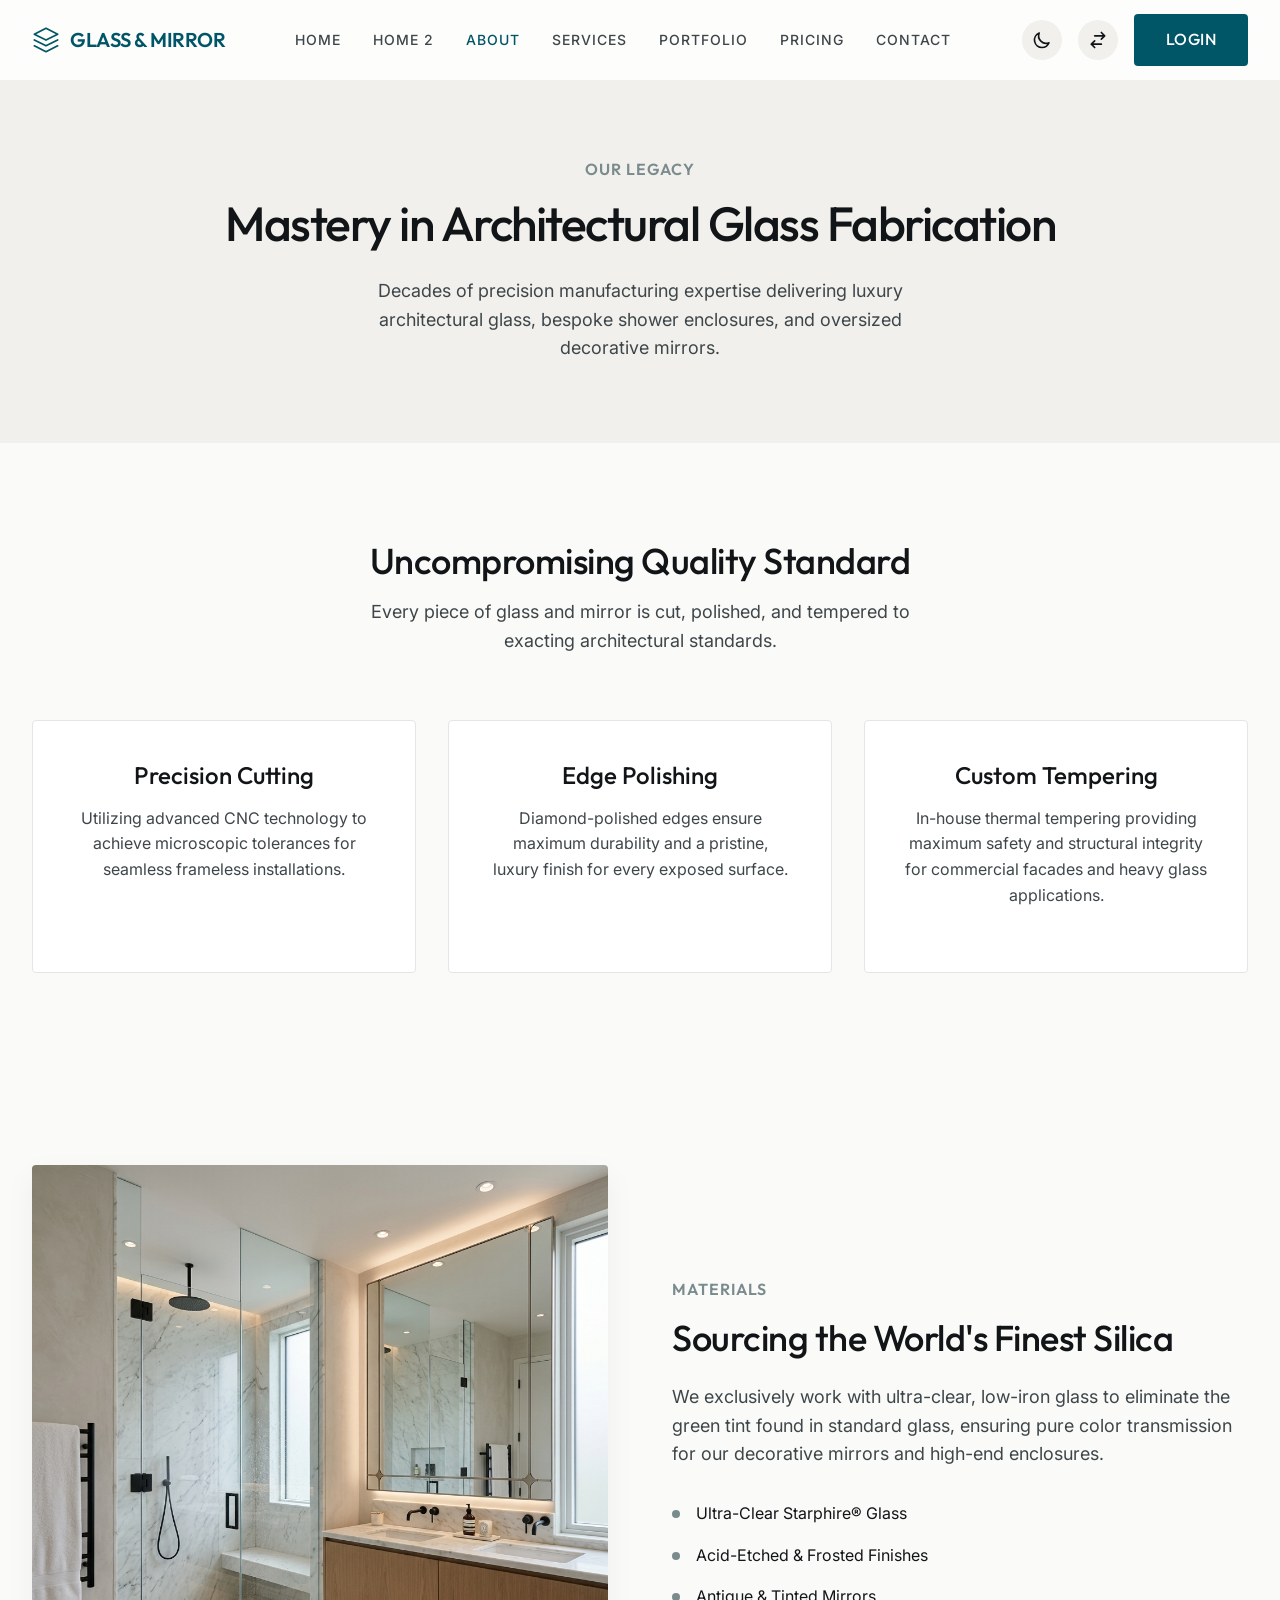
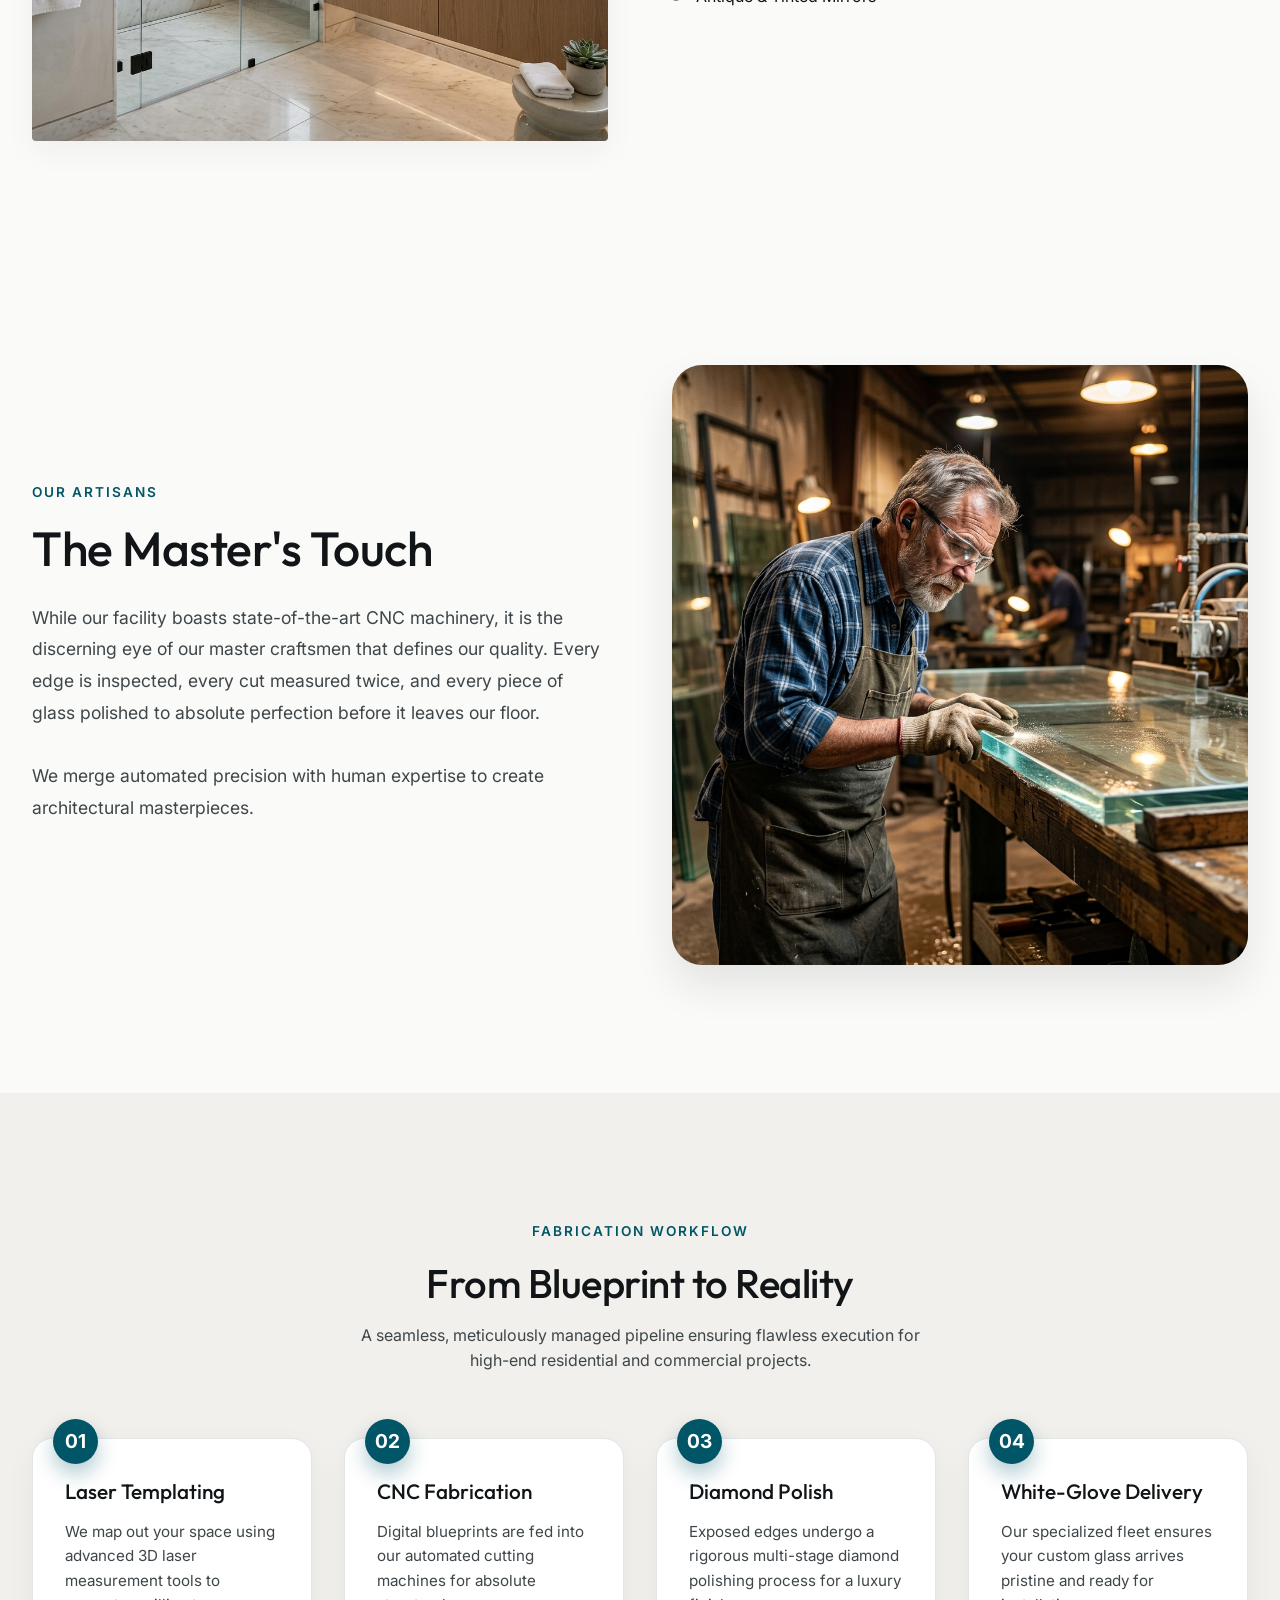
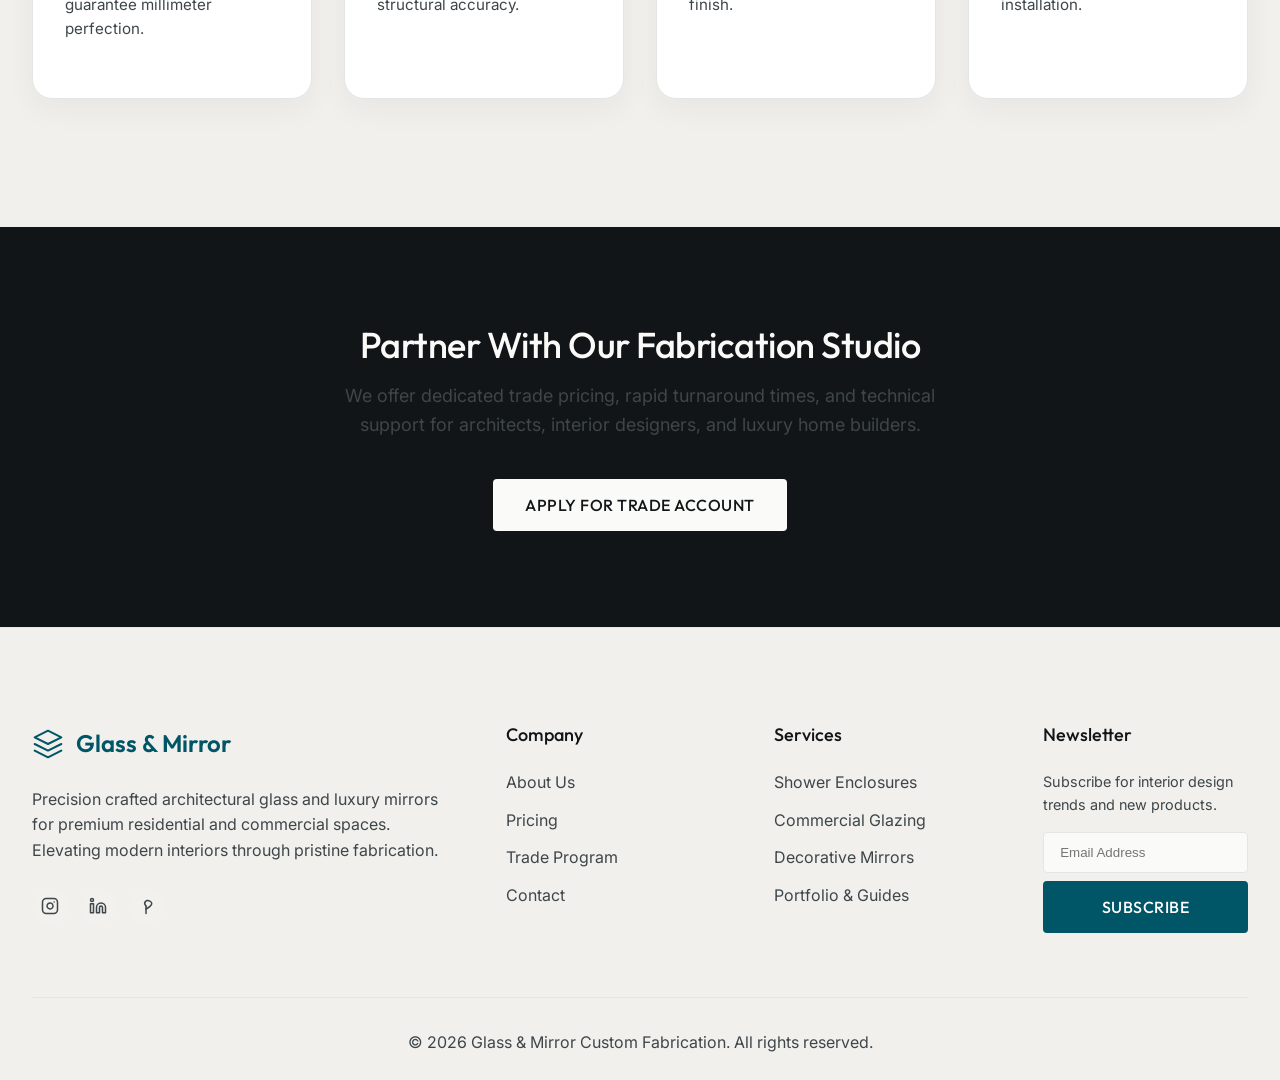
==== about.html @ 9cc89931 "Initial commit with responsive bug fixes" ====
<!DOCTYPE html>
<html lang="en" dir="ltr">
<head>
    <meta charset="UTF-8">
    <meta name="viewport" content="width=device-width, initial-scale=1.0">
    <title>About Us | Glass & Mirror Custom Fabrication</title>
    <link href="https://fonts.googleapis.com/css2?family=Inter:wght@400;500&family=Outfit:wght@400;500;600&display=swap" rel="stylesheet">
    <link rel="stylesheet" href="assets/css/style.css">
    <link rel="stylesheet" href="assets/css/dark-mode.css">
    <link rel="stylesheet" href="assets/css/rtl.css">
    <link rel="icon" type="image/svg+xml" href="assets/images/favicon.svg">
</head>
<body>
    <!-- Navbar -->
    <nav class="navbar">
        <div class="container flex-between">
            <a href="index.html" class="brand" style="display: flex; align-items: center;">
                <svg width="28" height="28" viewBox="0 0 24 24" fill="none" stroke="currentColor" stroke-width="1.5" stroke-linecap="round" stroke-linejoin="round" style="margin-right: 10px;">
                    <polygon points="12 2 2 7 12 12 22 7 12 2"></polygon>
                    <polyline points="2 17 12 22 22 17"></polyline>
                    <polyline points="2 12 12 17 22 12"></polyline>
                </svg>
                Glass & Mirror
            </a>
            <ul class="nav-links">
                <li><a href="index.html" class="nav-link">Home</a></li>
                <li><a href="home-2.html" class="nav-link">Home 2</a></li>
                <li><a href="about.html" class="nav-link active">About</a></li>
                <li><a href="services.html" class="nav-link">Services</a></li>
                <li><a href="portfolio.html" class="nav-link">Portfolio</a></li>
                <li><a href="pricing.html" class="nav-link">Pricing</a></li>
                <li><a href="contact.html" class="nav-link">Contact</a></li>
            </ul>
            <div class="nav-actions">
                <a href="login.html" class="btn btn-primary">Login</a>
                <button id="darkModeToggle" class="icon-btn" aria-label="Toggle Dark Mode">
                    <svg width="20" height="20" fill="none" stroke="currentColor" viewBox="0 0 24 24" xmlns="http://www.w3.org/2000/svg"><path stroke-linecap="round" stroke-linejoin="round" stroke-width="2" d="M20.354 15.354A9 9 0 018.646 3.646 9.003 9.003 0 0012 21a9.003 9.003 0 008.354-5.646z"></path></svg>
                </button>
                <button id="rtlToggle" class="icon-btn" aria-label="Toggle RTL">
                    <svg width="20" height="20" fill="none" stroke="currentColor" viewBox="0 0 24 24" xmlns="http://www.w3.org/2000/svg"><path stroke-linecap="round" stroke-linejoin="round" stroke-width="2" d="M8 7h12m0 0l-4-4m4 4l-4 4m0 6H4m0 0l4 4m-4-4l4-4"></path></svg>
                </button>
                <button class="mobile-menu-btn icon-btn" aria-label="Menu">
                    <svg width="24" height="24" fill="none" stroke="currentColor" viewBox="0 0 24 24" xmlns="http://www.w3.org/2000/svg"><path stroke-linecap="round" stroke-linejoin="round" stroke-width="2" d="M4 6h16M4 12h16M4 18h16"></path></svg>
                </button>
            </div>
        </div>
    </nav>

    <!-- Section 1: Hero -->
    <section class="section section-bg" style="padding-top: 160px; padding-bottom: 80px; text-align: center;">
        <div class="container reveal">
            <h6 style="color: var(--accent-primary); margin-bottom: 1rem;">Our Legacy</h6>
            <h1 class="hero-title" style="font-size: 48px;">Mastery in Architectural Glass Fabrication</h1>
            <p class="hero-subtitle" style="max-width: 600px; margin: 0 auto;">Decades of precision manufacturing expertise delivering luxury architectural glass, bespoke shower enclosures, and oversized decorative mirrors.</p>
        </div>
    </section>

    <!-- Section 2: Core Expertise (Grid) -->
    <section class="section">
        <div class="container">
            <div class="text-center reveal" style="margin-bottom: 4rem;">
                <h2>Uncompromising Quality Standard</h2>
                <p class="text-large" style="max-width: 600px; margin: 0 auto;">Every piece of glass and mirror is cut, polished, and tempered to exacting architectural standards.</p>
            </div>
            <div class="grid grid-3 reveal">
                <div class="card" style="text-align: center;">
                    <div class="card-body">
                        <h4 class="card-title">Precision Cutting</h4>
                        <p class="card-text">Utilizing advanced CNC technology to achieve microscopic tolerances for seamless frameless installations.</p>
                    </div>
                </div>
                <div class="card" style="text-align: center;">
                    <div class="card-body">
                        <h4 class="card-title">Edge Polishing</h4>
                        <p class="card-text">Diamond-polished edges ensure maximum durability and a pristine, luxury finish for every exposed surface.</p>
                    </div>
                </div>
                <div class="card" style="text-align: center;">
                    <div class="card-body">
                        <h4 class="card-title">Custom Tempering</h4>
                        <p class="card-text">In-house thermal tempering providing maximum safety and structural integrity for commercial facades and heavy glass applications.</p>
                    </div>
                </div>
            </div>
        </div>
    </section>

    <!-- Section 3: Material Showcase (Offset Layout) -->
    <section class="section">
        <div class="container">
            <div class="grid grid-2 align-center reveal" style="gap: 4rem;">
                <div style="flex: 1;">
                    <img src="assets/images/hero_glass_bathroom.png" alt="Shower Enclosure" style="border-radius: 4px; box-shadow: var(--shadow-soft);">
                </div>
                <div style="flex: 1; padding: 2rem 0;">
                    <h6>Materials</h6>
                    <h2 style="margin-bottom: 1.5rem;">Sourcing the World's Finest Silica</h2>
                    <p class="text-large">We exclusively work with ultra-clear, low-iron glass to eliminate the green tint found in standard glass, ensuring pure color transmission for our decorative mirrors and high-end enclosures.</p>
                    <ul style="list-style: none; margin-top: 2rem;">
                        <li style="margin-bottom: 1rem; display: flex; align-items: center; gap: 1rem;">
                            <span style="display: block; width: 8px; height: 8px; border-radius: 50%; background: var(--accent-primary);"></span>
                            Ultra-Clear Starphire® Glass
                        </li>
                        <li style="margin-bottom: 1rem; display: flex; align-items: center; gap: 1rem;">
                            <span style="display: block; width: 8px; height: 8px; border-radius: 50%; background: var(--accent-primary);"></span>
                            Acid-Etched & Frosted Finishes
                        </li>
                        <li style="margin-bottom: 1rem; display: flex; align-items: center; gap: 1rem;">
                            <span style="display: block; width: 8px; height: 8px; border-radius: 50%; background: var(--accent-primary);"></span>
                            Antique & Tinted Mirrors
                        </li>
                    </ul>
                </div>
            </div>
        </div>
    </section>

    <!-- New Section 1: The Artisan's Touch -->
    <section class="sec-artisan">
        <div class="container">
            <div class="artisan-grid">
                <div class="artisan-content reveal reveal-left">
                    <span class="eyebrow" style="color: var(--accent-premium); letter-spacing: 2px; text-transform: uppercase; font-weight: 600; font-size: 0.85rem; margin-bottom: 1rem; display: block;">Our Artisans</span>
                    <h2 style="font-size: 3rem; margin-bottom: 1.5rem; color: var(--text-primary); line-height: 1.2;">The Master's Touch</h2>
                    <p style="color: var(--text-secondary); margin-bottom: 2rem; line-height: 1.8; font-size: 1.1rem;">While our facility boasts state-of-the-art CNC machinery, it is the discerning eye of our master craftsmen that defines our quality. Every edge is inspected, every cut measured twice, and every piece of glass polished to absolute perfection before it leaves our floor.</p>
                    <p style="color: var(--text-secondary); line-height: 1.8; font-size: 1.1rem;">We merge automated precision with human expertise to create architectural masterpieces.</p>
                </div>
                <div class="artisan-image-wrapper reveal reveal-right">
                    <img src="assets/images/glass_artisan.png" alt="Master Glass Artisan Inspecting Polished Edge">
                </div>
            </div>
        </div>
    </section>

    <!-- New Section 2: The Blueprint Process -->
    <section class="sec-process">
        <div class="container">
            <div class="text-center reveal" style="margin-bottom: 3rem;">
                <span class="eyebrow" style="color: var(--accent-premium); letter-spacing: 2px; text-transform: uppercase; font-weight: 600; font-size: 0.85rem; margin-bottom: 1rem; display: block;">Fabrication Workflow</span>
                <h2 style="font-size: 2.5rem; color: var(--text-primary);">From Blueprint to Reality</h2>
                <p style="max-width: 600px; margin: 0 auto; color: var(--text-secondary);">A seamless, meticulously managed pipeline ensuring flawless execution for high-end residential and commercial projects.</p>
            </div>
            
            <div class="process-grid reveal reveal-up">
                <div class="process-step">
                    <div class="step-number">01</div>
                    <h3 style="font-size: 1.3rem; margin-bottom: 1rem; color: var(--text-primary);">Laser Templating</h3>
                    <p style="color: var(--text-secondary); font-size: 0.95rem; line-height: 1.6;">We map out your space using advanced 3D laser measurement tools to guarantee millimeter perfection.</p>
                </div>
                <div class="process-step" style="transition-delay: 0.1s;">
                    <div class="step-number">02</div>
                    <h3 style="font-size: 1.3rem; margin-bottom: 1rem; color: var(--text-primary);">CNC Fabrication</h3>
                    <p style="color: var(--text-secondary); font-size: 0.95rem; line-height: 1.6;">Digital blueprints are fed into our automated cutting machines for absolute structural accuracy.</p>
                </div>
                <div class="process-step" style="transition-delay: 0.2s;">
                    <div class="step-number">03</div>
                    <h3 style="font-size: 1.3rem; margin-bottom: 1rem; color: var(--text-primary);">Diamond Polish</h3>
                    <p style="color: var(--text-secondary); font-size: 0.95rem; line-height: 1.6;">Exposed edges undergo a rigorous multi-stage diamond polishing process for a luxury finish.</p>
                </div>
                <div class="process-step" style="transition-delay: 0.3s;">
                    <div class="step-number">04</div>
                    <h3 style="font-size: 1.3rem; margin-bottom: 1rem; color: var(--text-primary);">White-Glove Delivery</h3>
                    <p style="color: var(--text-secondary); font-size: 0.95rem; line-height: 1.6;">Our specialized fleet ensures your custom glass arrives pristine and ready for installation.</p>
                </div>
            </div>
        </div>
    </section>

    <!-- Section 4: Trade Banner -->
    <section class="section section-bg" style="background-color: var(--text-primary); color: var(--bg-primary);">
        <div class="container text-center reveal">
            <h2 style="color: var(--bg-primary);">Partner With Our Fabrication Studio</h2>
            <p class="text-large" style="color: var(--text-secondary); max-width: 600px; margin: 0 auto 2.5rem;">We offer dedicated trade pricing, rapid turnaround times, and technical support for architects, interior designers, and luxury home builders.</p>
            <a href="contact.html" class="btn btn-primary" style="background-color: var(--bg-primary); color: var(--text-primary);">Apply for Trade Account</a>
        </div>
    </section>

    <!-- Footer -->
    <footer class="footer">
        <div class="container">
            <div class="footer-grid">
                <div>
                    <a href="index.html" class="footer-brand" style="display: flex; align-items: center;">
                        <svg width="32" height="32" viewBox="0 0 24 24" fill="none" stroke="currentColor" stroke-width="1.5" stroke-linecap="round" stroke-linejoin="round" style="margin-right: 12px;">
                            <polygon points="12 2 2 7 12 12 22 7 12 2"></polygon>
                            <polyline points="2 17 12 22 22 17"></polyline>
                            <polyline points="2 12 12 17 22 12"></polyline>
                        </svg>
                        Glass & Mirror
                    </a>
                    <p>Precision crafted architectural glass and luxury mirrors for premium residential and commercial spaces. Elevating modern interiors through pristine fabrication.</p>
                    <div class="footer-socials" style="margin-top: 1.5rem; display: flex; gap: 0.75rem;">
                        <a href="#" class="social-icon" aria-label="Instagram">
                            <svg width="18" height="18" fill="none" stroke="currentColor" stroke-width="2" stroke-linecap="round" stroke-linejoin="round" viewBox="0 0 24 24"><rect x="2" y="2" width="20" height="20" rx="5" ry="5"></rect><path d="M16 11.37A4 4 0 1112.63 8 4 4 0 0116 11.37z"></path><line x1="17.5" y1="6.5" x2="17.51" y2="6.5"></line></svg>
                        </a>
                        <a href="#" class="social-icon" aria-label="LinkedIn">
                            <svg width="18" height="18" fill="none" stroke="currentColor" stroke-width="2" stroke-linecap="round" stroke-linejoin="round" viewBox="0 0 24 24"><path d="M16 8a6 6 0 016 6v7h-4v-7a2 2 0 00-2-2 2 2 0 00-2 2v7h-4v-7a6 6 0 016-6z"></path><rect x="2" y="9" width="4" height="12"></rect><circle cx="4" cy="4" r="2"></circle></svg>
                        </a>
                        <a href="#" class="social-icon" aria-label="Pinterest">
                            <svg width="18" height="18" fill="none" stroke="currentColor" stroke-width="2" stroke-linecap="round" stroke-linejoin="round" viewBox="0 0 24 24"><line x1="12" y1="12" x2="12" y2="22"></line><path d="M12 12c-4-4 0-10 6-6s-6 10-6 10"></path></svg>
                        </a>
                    </div>
                </div>
                <div>
                    <h5 class="footer-title">Company</h5>
                    <ul class="footer-links">
                        <li><a href="about.html">About Us</a></li>
                        <li><a href="pricing.html">Pricing</a></li>
                        <li><a href="#">Trade Program</a></li>
                        <li><a href="contact.html">Contact</a></li>
                    </ul>
                </div>
                <div>
                    <h5 class="footer-title">Services</h5>
                    <ul class="footer-links">
                        <li><a href="services.html">Shower Enclosures</a></li>
                        <li><a href="services.html">Commercial Glazing</a></li>
                        <li><a href="services.html">Decorative Mirrors</a></li>
                        <li><a href="portfolio.html">Portfolio & Guides</a></li>
                    </ul>
                </div>
                <div>
                    <h5 class="footer-title">Newsletter</h5>
                    <p style="margin-bottom: 1rem; color: var(--text-secondary); font-size: 0.9rem;">Subscribe for interior design trends and new products.</p>
                    <form class="newsletter-form" style="display: flex; gap: 0.5rem; flex-direction: column;">
                        <input type="email" placeholder="Email Address" required style="padding: 0.75rem 1rem; border-radius: 4px; border: 1px solid var(--border-color); background: var(--bg-primary); color: var(--text-primary); width: 100%; outline: none; transition: 0.3s;">
                        <button type="submit" class="btn btn-primary" style="padding: 0.75rem 1rem; width: 100%; justify-content: center;">Subscribe</button>
                    </form>
                </div>
            </div>
            <div class="footer-bottom">
                <p>&copy; 2026 Glass & Mirror Custom Fabrication. All rights reserved.</p>
            </div>
        </div>
    </footer>

    <!-- Back to Top -->
    <button id="backToTop" class="back-to-top" aria-label="Back to Top">
        <svg width="24" height="24" fill="none" stroke="currentColor" viewBox="0 0 24 24" xmlns="http://www.w3.org/2000/svg"><path stroke-linecap="round" stroke-linejoin="round" stroke-width="2" d="M5 15l7-7 7 7"></path></svg>
    </button>
    <script src="assets/js/main.js"></script>
</body>
</html>
---- assets/css/style.css ----
/* ==========================================================================
   Base Styles & Variables
   ========================================================================== */
:root {
    /* Primary Colors */
    --bg-primary: #FAFAF8;
    --bg-secondary: #F1F0EC;
    --bg-card: #FFFFFF;
    
    /* Accents */
    --accent-primary: #7A8B8E;
    --accent-secondary: #AEB8B3;
    --accent-premium: #005566; /* Deep luxury cerulean */
    --accent-glass: #E7F1F4;
    
    /* Text */
    --text-primary: #121517;
    --text-secondary: #3E464A;
    
    /* Utilities */
    --border-color: #E2E7E5;
    --shadow-soft: 0 10px 30px rgba(32, 37, 41, 0.05);
    --shadow-hover: 0 20px 40px rgba(32, 37, 41, 0.1);
    --transition-smooth: all 0.4s cubic-bezier(0.25, 1, 0.5, 1);
    --glass-bg: rgba(255, 255, 255, 0.85);
    --glass-border: rgba(255, 255, 255, 0.2);
    
    /* Container Widths */
    --container-max: 1280px;
    --container-padding: 2rem;
}

/* Base Reset */
* {
    margin: 0;
    padding: 0;
    box-sizing: border-box;
}

html {
    scroll-behavior: smooth;
    font-size: 16px;
    overflow-x: hidden;
}

body {
    font-family: 'Inter', -apple-system, BlinkMacSystemFont, 'Segoe UI', Roboto, Helvetica, Arial, sans-serif;
    background-color: var(--bg-primary);
    color: var(--text-primary);
    line-height: 1.6;
    overflow-x: hidden;
    -webkit-font-smoothing: antialiased;
    -moz-osx-font-smoothing: grayscale;
}

/* ==========================================================================
   Typography
   ========================================================================== */
h1, h2, h3, h4, h5, h6 {
    font-family: 'Outfit', 'Inter', sans-serif;
    color: var(--text-primary);
    line-height: 1.2;
    margin-bottom: 1rem;
}

h1 {
    font-size: 58px;
    font-weight: 500;
    letter-spacing: -1.5px;
}

h2 {
    font-size: 40px;
    font-weight: 500;
    letter-spacing: -0.5px;
}

h3 { font-size: 28px; font-weight: 500; }
h4 { font-size: 24px; font-weight: 500; }
h5 { font-size: 20px; font-weight: 500; }
h6 { font-size: 16px; font-weight: 600; text-transform: uppercase; letter-spacing: 1px; color: var(--accent-primary); }

p {
    font-size: 1rem;
    font-weight: 400;
    color: var(--text-secondary);
    margin-bottom: 1.5rem;
}

.text-large { font-size: 1.125rem; font-weight: 400; }
.text-small { font-size: 0.875rem; }
.text-center { text-align: center; }

a {
    color: var(--accent-primary);
    text-decoration: none;
    transition: var(--transition-smooth);
}

a:hover {
    color: var(--text-primary);
}

img {
    max-width: 100%;
    height: auto;
    display: block;
    object-fit: cover;
    object-position: center;
}

/* ==========================================================================
   Layout
   ========================================================================== */
.container {
    width: 100%;
    max-width: var(--container-max);
    margin: 0 auto;
    padding: 0 var(--container-padding);
}

.section {
    padding: 6rem 0;
}

.section-bg {
    background-color: var(--bg-secondary);
}

.grid {
    display: grid;
    gap: 2rem;
}

.grid-2 { grid-template-columns: repeat(2, 1fr); }
.grid-3 { grid-template-columns: repeat(3, 1fr); }
.grid-4 { grid-template-columns: repeat(4, 1fr); }

.flex-center {
    display: flex;
    align-items: center;
    justify-content: center;
}

.flex-between {
    display: flex;
    align-items: center;
    justify-content: space-between;
}

.align-center {
    align-items: center;
}

/* ==========================================================================
   Buttons
   ========================================================================== */
.btn {
    display: inline-flex;
    align-items: center;
    justify-content: center;
    height: 52px;
    padding: 0 2rem;
    border-radius: 4px;
    font-family: 'Outfit', sans-serif;
    font-size: 1rem;
    font-weight: 500;
    text-transform: uppercase;
    letter-spacing: 0.5px;
    cursor: pointer;
    transition: var(--transition-smooth);
    border: none;
    outline: none;
}

.btn-primary {
    background-color: var(--accent-premium);
    color: #ffffff;
}

.btn-primary:hover {
    background-color: #003642;
    color: #ffffff;
    transform: translateY(-2px);
    box-shadow: 0 10px 20px rgba(0, 85, 102, 0.3);
}

.btn-secondary {
    background-color: transparent;
    color: var(--text-primary);
    border: 1px solid var(--accent-primary);
}

.btn-secondary:hover {
    background-color: var(--bg-secondary);
    border-color: var(--text-primary);
    transform: translateY(-2px);
}

.btn-accent {
    background-color: var(--text-primary);
    color: #fff;
}

.btn-accent:hover {
    background-color: var(--accent-primary);
    transform: translateY(-2px);
}

/* ==========================================================================
   Navbar
   ========================================================================== */
.navbar {
    position: fixed;
    top: 0;
    left: 0;
    width: 100%;
    height: 80px;
    z-index: 1000;
    background: var(--glass-bg);
    backdrop-filter: blur(12px);
    -webkit-backdrop-filter: blur(12px);
    border-bottom: 1px solid var(--glass-border);
    transition: var(--transition-smooth);
}

.navbar .container {
    height: 100%;
}

.brand {
    font-family: 'Outfit', sans-serif;
    font-size: 1.25rem;
    font-weight: 600;
    color: var(--accent-premium);
    letter-spacing: -0.5px;
    text-transform: uppercase;
}

.nav-links {
    display: flex;
    list-style: none;
    gap: 2rem;
}

.nav-link {
    color: var(--text-secondary);
    font-size: 0.875rem;
    font-weight: 500;
    text-transform: uppercase;
    letter-spacing: 1px;
}

.nav-link:hover, .nav-link.active {
    color: var(--accent-premium);
}

.nav-actions {
    display: flex;
    gap: 1rem;
    align-items: center;
}

.nav-actions #darkModeToggle { order: 1; }
.nav-actions #rtlToggle { order: 2; }
.nav-actions .btn-primary { order: 3; }
.nav-actions .mobile-menu-btn { order: 4; }

.icon-btn {
    background: none;
    border: none;
    color: var(--text-primary);
    font-size: 1.25rem;
    cursor: pointer;
    transition: var(--transition-smooth);
    width: 40px;
    height: 40px;
    display: flex;
    align-items: center;
    justify-content: center;
    border-radius: 50%;
    background-color: var(--bg-secondary);
}

.icon-btn:hover {
    background-color: rgba(0, 0, 0, 0.05);
    color: var(--accent-premium);
}

.mobile-menu-btn {
    display: none;
}

/* ==========================================================================
   Hero Sections
   ========================================================================== */
.hero {
    height: 100vh;
    min-height: 700px;
    position: relative;
    display: flex;
    align-items: center;
    padding-top: 80px;
    overflow: hidden;
}

@keyframes glassShimmer {
    0% { background-position: 200% center; }
    100% { background-position: -200% center; }
}

@keyframes premiumReveal {
    0% {
        opacity: 0;
        transform: translateY(60px) scale(0.95) translateZ(0);
        filter: blur(20px);
        letter-spacing: 2px;
    }
    100% {
        opacity: 1;
        transform: translateY(0) scale(1) translateZ(0);
        filter: blur(0);
        letter-spacing: normal;
    }
}

.hero-bg {
    position: absolute;
    top: 0;
    left: 0;
    width: 100%;
    height: 100%;
    z-index: -1;
}

.hero-bg img {
    width: 100%;
    height: 100%;
    object-fit: cover;
    transform: scale(1.05);
    animation: slowZoom 20s ease-out forwards;
}

.hero-overlay {
    position: absolute;
    top: 0;
    left: 0;
    width: 100%;
    height: 100%;
    background: linear-gradient(to right, rgba(23, 26, 28, 0.95) 0%, rgba(23, 26, 28, 0.6) 100%);
    z-index: -1;
}

.hero-content {
    max-width: 750px;
}

.hero .hero-content {
    margin: 0 auto;
    text-align: center;
}

.hero-title {
    margin-bottom: 1.5rem;
}

.hero .hero-title {
    opacity: 0;
    transform: translateY(50px);
    filter: blur(15px);
    background: linear-gradient(
        110deg,
        #F6F7F8 0%,
        #F6F7F8 45%,
        #ffffff 50%,
        #F6F7F8 55%,
        #F6F7F8 100%
    );
    background-size: 200% auto;
    -webkit-background-clip: text;
    -webkit-text-fill-color: transparent;
    background-clip: text;
    color: transparent;
    animation: 
        premiumReveal 1.8s cubic-bezier(0.16, 1, 0.3, 1) forwards 0.2s,
        glassShimmer 8s linear infinite 3.5s;
}

.hero-subtitle {
    font-size: 1.125rem;
    margin-bottom: 2.5rem;
}

.hero .hero-subtitle {
    color: rgba(246, 247, 248, 0.9);
    opacity: 0;
    transform: translateY(60px) scale(0.95);
    filter: blur(20px);
    animation: premiumReveal 1.6s cubic-bezier(0.16, 1, 0.3, 1) forwards 0.4s;
}

.hero-buttons {
    display: flex;
    gap: 1rem;
}

.hero .hero-buttons {
    opacity: 0;
    transform: translateY(60px) scale(0.95);
    filter: blur(20px);
    animation: premiumReveal 1.6s cubic-bezier(0.16, 1, 0.3, 1) forwards 0.6s;
    justify-content: center;
}

.hero .btn-secondary {
    color: #F6F7F8;
    border-color: rgba(246, 247, 248, 0.3);
}

.hero .btn-secondary:hover {
    background-color: rgba(255, 255, 255, 0.1);
    border-color: #F6F7F8;
}

/* Hero 2 - Architectural Reveal */
.hero-split {
    display: flex;
    height: 100vh;
    min-height: 700px;
    padding-top: 80px;
}

.hero-split-content {
    flex: 1;
    display: flex;
    align-items: center;
    padding: 0 4rem;
    background-color: var(--bg-secondary);
}

.hero-split-image {
    flex: 1;
    position: relative;
    overflow: hidden;
}

.hero-split-image img {
    width: 100%;
    height: 100%;
    object-fit: cover;
}

/* ==========================================================================
   Cards
   ========================================================================== */
.card {
    background-color: var(--bg-card);
    border: 1px solid var(--border-color);
    border-radius: 4px;
    overflow: hidden;
    transition: var(--transition-smooth);
    height: 100%;
    display: flex;
    flex-direction: column;
}

.card:hover {
    box-shadow: var(--shadow-hover);
    transform: translateY(-5px);
    border-color: transparent;
}

.card-img-wrapper {
    position: relative;
    padding-top: 65%;
    overflow: hidden;
}

.card-img-wrapper img {
    position: absolute;
    top: 0;
    left: 0;
    width: 100%;
    height: 100%;
    object-fit: cover;
    transition: transform 0.6s cubic-bezier(0.25, 1, 0.5, 1);
}

.card:hover .card-img-wrapper img {
    transform: scale(1.05);
}

.card-body {
    padding: 2.5rem;
    flex-grow: 1;
    display: flex;
    flex-direction: column;
}

.card-title {
    margin-bottom: 1rem;
}

.card-text {
    flex-grow: 1;
}

.card-footer {
    margin-top: 1.5rem;
}

/* ==========================================================================
   Footer
   ========================================================================== */
.footer {
    background-color: var(--bg-secondary);
    color: var(--text-primary);
    padding: 6rem 0 0;
    border-top: 1px solid var(--border-color);
}

.footer-grid {
    display: grid;
    grid-template-columns: 2fr 1fr 1fr 1fr;
    gap: 4rem;
    margin-bottom: 4rem;
}

.footer-brand {
    font-family: 'Outfit', sans-serif;
    font-size: 1.5rem;
    font-weight: 600;
    color: var(--accent-premium);
    margin-bottom: 1.5rem;
    display: block;
}

.footer p {
    color: var(--text-secondary);
}

.footer-title {
    color: var(--text-primary);
    font-size: 1.125rem;
    margin-bottom: 1.5rem;
}

.footer-links {
    list-style: none;
}

.footer-links li {
    margin-bottom: 0.75rem;
}

.footer-links a {
    color: var(--text-secondary);
}

.footer-links a:hover {
    color: var(--accent-premium);
}

.footer-bottom {
    border-top: 1px solid var(--border-color);
    padding-top: 2rem;
    padding-bottom: 1.5rem;
    text-align: center;
    color: var(--text-secondary);
    font-size: 0.875rem;
}

.footer-bottom p {
    margin-bottom: 0;
}

/* ==========================================================================
   Animations
   ========================================================================== */
@keyframes fadeUp {
    from { opacity: 0; transform: translateY(30px); }
    to { opacity: 1; transform: translateY(0); }
}

@keyframes slowZoom {
    from { transform: scale(1); }
    to { transform: scale(1.05); }
}

.reveal {
    opacity: 0;
    transform: translateY(30px);
    transition: var(--transition-smooth);
}

.reveal.active {
    opacity: 1;
    transform: translateY(0);
}

/* ==========================================================================
   Responsive
   ========================================================================== */
@media (max-width: 1280px) {
    h1 { font-size: 46px; }
    h2 { font-size: 36px; }
    .hero-split-content { padding: 0 2rem; }
}

@media (max-width: 1024px) {
    .grid-4 { grid-template-columns: repeat(2, 1fr); }
    .grid-3 { grid-template-columns: repeat(2, 1fr); }
    
    .nav-links {
        display: flex;
        flex-direction: column;
        position: fixed;
        top: 0;
        right: -320px;
        width: 300px;
        height: 100vh;
        background-color: var(--bg-card);
        padding: 5rem 2rem 2rem;
        transition: right 0.4s ease;
        z-index: 998;
        box-shadow: -5px 0 30px rgba(0,0,0,0.1);
        gap: 1.5rem;
    }
    
    body.menu-open .nav-links {
        right: 0;
    }
    
    body.menu-open {
        overflow: hidden;
    }

    .nav-actions {
        display: flex;
        flex-direction: row;
        flex-wrap: wrap;
        position: fixed;
        bottom: 0;
        right: -320px;
        width: 300px;
        padding: 2rem;
        gap: 1rem;
        justify-content: center;
        transition: right 0.4s ease;
        z-index: 999;
    }
    
    .nav-actions .btn-primary {
        width: 100%;
        justify-content: center;
        order: -1; /* Place above the toggles */
        margin-bottom: 0.5rem;
    }
    
    body.menu-open .nav-actions {
        right: 0;
    }

    .mobile-menu-btn {
        display: flex;
        position: fixed;
        top: 1.25rem;
        right: 1.5rem;
        z-index: 1001;
        background-color: var(--bg-card);
        border-radius: 4px;
    }

    body::after {
        content: "";
        position: fixed;
        top: 0; left: 0; right: 0; bottom: 0;
        background: rgba(0,0,0,0.5);
        z-index: 997;
        opacity: 0;
        visibility: hidden;
        transition: 0.3s ease;
    }
    body.menu-open::after {
        opacity: 1;
        visibility: visible;
    }

    .footer-grid {
        grid-template-columns: repeat(2, 1fr);
        gap: 2rem;
    }
}

@media (max-width: 768px) {
    :root {
        --container-padding: 1.5rem;
    }

    h1 { font-size: 36px; }
    h2 { font-size: 30px; }
    
    .grid-2, .grid-3, .grid-4 { 
        grid-template-columns: 1fr; 
    }
    
    .hero-buttons {
        flex-direction: column;
    }

    .hero-split {
        flex-direction: column;
        height: auto;
    }

    .hero-split-content {
        padding: 4rem 1.5rem;
    }

    .hero-split-image {
        height: 400px;
    }

    .footer-grid {
        grid-template-columns: 1fr;
    }
}

/* Back to Top */
.back-to-top {
    position: fixed;
    bottom: 2rem;
    right: 2rem;
    width: 48px;
    height: 48px;
    background-color: var(--bg-secondary);
    color: var(--text-primary);
    border: 1px solid var(--border-color);
    border-radius: 50%;
    display: flex;
    align-items: center;
    justify-content: center;
    cursor: pointer;
    transition: var(--transition-smooth);
    z-index: 999;
    opacity: 0;
    pointer-events: none;
    transform: translateY(20px);
}

.back-to-top.visible {
    opacity: 1;
    pointer-events: auto;
    transform: translateY(0);
}

.back-to-top:hover {
    background-color: var(--accent-premium);
    color: #ffffff;
    border-color: transparent;
    transform: translateY(-5px);
    box-shadow: 0 10px 20px rgba(0, 85, 102, 0.2);
}

/* Footer Additions */
.footer-socials .social-icon {
    display: inline-flex;
    align-items: center;
    justify-content: center;
    width: 36px;
    height: 36px;
    border-radius: 50%;
    background-color: rgba(255,255,255,0.05);
    color: var(--text-secondary);
    transition: var(--transition-smooth);
}

.footer-socials .social-icon:hover {
    background-color: var(--accent-premium);
    color: #ffffff;
    transform: translateY(-3px);
}

.newsletter-form input:focus {
    border-color: var(--accent-premium) !important;
}

/* ==========================================================================
   Ultra Premium Hero Sections
   ========================================================================== */
.premium-hero {
    height: 100vh;
    min-height: 800px;
    position: relative;
    display: flex;
    align-items: center;
    overflow: hidden;
    background-color: #0d1114; /* Dark luxury base */
}

.premium-gradient {
    background: linear-gradient(135deg, rgba(13, 17, 20, 0.95) 0%, rgba(13, 17, 20, 0.7) 40%, rgba(0, 180, 216, 0.1) 100%);
    z-index: 0;
}

.ambient-light-beam {
    position: absolute;
    top: -50%; left: -20%;
    width: 70%; height: 200%;
    background: linear-gradient(90deg, transparent, rgba(0, 180, 216, 0.05), transparent);
    transform: rotate(35deg);
    animation: sweepBeam 15s infinite linear;
    z-index: 0;
    pointer-events: none;
}

@keyframes sweepBeam {
    0% { transform: rotate(35deg) translateX(-100%); }
    100% { transform: rotate(35deg) translateX(200%); }
}

.hero-grid {
    display: grid;
    grid-template-columns: 1.2fr 1fr;
    gap: 4rem;
    align-items: center;
    width: 100%;
}

.hero-content-left {
    display: flex;
    flex-direction: column;
    align-items: flex-start;
    text-align: left;
    max-width: 650px;
}

.glass-badge {
    display: inline-flex;
    align-items: center;
    gap: 0.5rem;
    padding: 0.5rem 1rem;
    background: rgba(255, 255, 255, 0.05);
    backdrop-filter: blur(10px);
    -webkit-backdrop-filter: blur(10px);
    border: 1px solid rgba(255, 255, 255, 0.1);
    border-radius: 100px;
    color: #00B4D8;
    font-size: 0.85rem;
    font-weight: 600;
    text-transform: uppercase;
    letter-spacing: 1px;
    margin-bottom: 2rem;
}

.pulse-dot {
    width: 8px; height: 8px;
    background-color: #00B4D8;
    border-radius: 50%;
    box-shadow: 0 0 10px #00B4D8;
    animation: pulseCyan 2s infinite;
}

@keyframes pulseCyan {
    0% { box-shadow: 0 0 0 0 rgba(0, 180, 216, 0.7); }
    70% { box-shadow: 0 0 0 10px rgba(0, 180, 216, 0); }
    100% { box-shadow: 0 0 0 0 rgba(0, 180, 216, 0); }
}

.premium-hero .hero-title {
    font-size: clamp(2.5rem, 5vw, 4.5rem);
    line-height: 1.1;
    color: #ffffff;
    margin-bottom: 1.5rem;
    background: none;
    -webkit-text-fill-color: initial;
}

.premium-hero .hero-subtitle {
    font-size: 1.125rem;
    color: rgba(255, 255, 255, 0.7);
    line-height: 1.6;
    margin-bottom: 2.5rem;
}

.premium-btn {
    background-color: #00B4D8 !important;
    color: #fff !important;
    border-color: #00B4D8 !important;
}
.premium-btn:hover {
    background-color: #0096B4 !important;
    box-shadow: 0 10px 30px rgba(0, 180, 216, 0.3) !important;
}

.premium-btn-outline {
    background: rgba(255, 255, 255, 0.05);
    backdrop-filter: blur(10px);
    color: #fff;
    border: 1px solid rgba(255, 255, 255, 0.2);
    display: inline-flex;
    align-items: center;
    justify-content: center;
    height: 52px;
    padding: 0 2rem;
    border-radius: 4px;
    font-family: 'Outfit', sans-serif;
    font-weight: 500;
    text-transform: uppercase;
    text-decoration: none;
    transition: all 0.3s ease;
}
.premium-btn-outline:hover {
    background: rgba(255, 255, 255, 0.1);
    border-color: #fff;
}

.trust-row {
    margin-top: 3rem;
    display: flex;
    flex-direction: column;
    gap: 0.5rem;
}

.stars {
    color: #00B4D8;
    font-size: 1.25rem;
    letter-spacing: 2px;
}

.trust-stats {
    display: flex;
    align-items: center;
    gap: 1rem;
    color: rgba(255, 255, 255, 0.6);
    font-size: 0.85rem;
}

.trust-stats .dot {
    color: rgba(255, 255, 255, 0.2);
}

/* 3D Showcase Right Side */
.hero-showcase {
    position: relative;
    height: 600px;
    width: 100%;
    perspective: 1000px;
}

.floating-glass {
    position: absolute;
    background: linear-gradient(135deg, rgba(255,255,255,0.1) 0%, rgba(255,255,255,0.02) 100%);
    backdrop-filter: blur(20px);
    -webkit-backdrop-filter: blur(20px);
    border: 1px solid rgba(255, 255, 255, 0.15);
    box-shadow: 0 30px 60px rgba(0,0,0,0.3), inset 0 0 20px rgba(255,255,255,0.05);
    border-radius: 24px;
}

.showcase-panel-1 {
    width: 280px; height: 420px;
    top: 50%; left: 50%;
    transform: translate(-50%, -50%) rotateY(-15deg);
    z-index: 2;
    animation: floatShowcase1 8s ease-in-out infinite alternate;
}
.showcase-panel-2 {
    width: 220px; height: 320px;
    top: 10%; right: 5%;
    background: linear-gradient(135deg, rgba(0,180,216,0.1) 0%, rgba(255,255,255,0.02) 100%);
    transform: rotateY(-10deg) translateZ(-50px);
    z-index: 1;
    animation: floatShowcase2 12s ease-in-out infinite alternate;
}
.showcase-panel-3 {
    width: 180px; height: 260px;
    bottom: 5%; left: 10%;
    transform: rotateY(20deg) translateZ(50px);
    z-index: 3;
    animation: floatShowcase3 10s ease-in-out infinite alternate;
}

.glass-stat-card {
    position: absolute;
    background: rgba(20, 24, 28, 0.6);
    backdrop-filter: blur(15px);
    -webkit-backdrop-filter: blur(15px);
    border: 1px solid rgba(255, 255, 255, 0.1);
    padding: 1.5rem;
    border-radius: 16px;
    display: flex;
    flex-direction: column;
    gap: 0.25rem;
    box-shadow: 0 20px 40px rgba(0,0,0,0.2);
    z-index: 4;
}

.glass-stat-card .stat-number {
    font-size: 1.75rem;
    font-weight: 700;
    color: #fff;
    font-family: 'Outfit', sans-serif;
}

.glass-stat-card .stat-label {
    font-size: 0.8rem;
    color: rgba(255, 255, 255, 0.6);
    text-transform: uppercase;
    letter-spacing: 1px;
}
/* Old hero showcase styles removed */
.premium-text-reveal {
    opacity: 0;
    transform: translateY(40px);
    filter: blur(10px);
    animation: premiumFadeUp 1.2s cubic-bezier(0.16, 1, 0.3, 1) forwards;
}
.delay-1 { animation-delay: 0.2s; }
.delay-2 { animation-delay: 0.4s; }
.delay-3 { animation-delay: 0.6s; }

@keyframes premiumFadeUp {
    100% { opacity: 1; transform: translateY(0); filter: blur(0); }
}

@media (max-width: 1024px) {
    .hero-grid { grid-template-columns: 1fr; text-align: center; gap: 2rem; }
    .hero-content-left { align-items: center; margin: 0 auto; padding-top: 60px; }
    .trust-stats { justify-content: center; flex-wrap: wrap; }
    .hero-showcase { display: none; }
}
/* ==========================================================================
   Ultra-Premium Hero Section
   ========================================================================== */
.ultra-premium-hero {
    height: 100vh;
    min-height: 600px;
    position: relative;
    display: flex;
    align-items: center;
    padding-top: 80px;
    overflow: hidden;
    background-color: #05080a;
}

.ultra-premium-hero .hero-bg {
    position: absolute;
    top: 0; left: 0; width: 100%; height: 100%;
    z-index: 0;
}

.ultra-premium-hero .hero-bg img {
    width: 100%; height: 100%; object-fit: cover;
    transform: scale(1.05);
    animation: slowZoom 30s ease-out forwards;
    opacity: 0.6;
}

.ultra-premium-hero .hero-overlay {
    position: absolute;
    top: 0; left: 0; width: 100%; height: 100%;
    background: linear-gradient(135deg, rgba(10,14,18,0.98) 0%, rgba(10,14,18,0.85) 40%, rgba(0,180,216,0.1) 100%);
    z-index: 0;
}

.hero-container-split {
    display: flex;
    align-items: center;
    justify-content: space-between;
    width: 100%;
    position: relative;
    z-index: 2;
    gap: 2rem;
}

/* Left Content */
.ultra-premium-hero .hero-content-left {
    flex: 0 0 45%;
    max-width: 600px;
}

.hero-eyebrow {
    display: flex;
    align-items: center;
    gap: 1rem;
    font-size: 0.8rem;
    color: var(--accent-premium);
    margin-bottom: 1rem;
    text-transform: uppercase;
    letter-spacing: 2px;
    font-weight: 600;
    opacity: 0;
    transform: translateY(20px);
    animation: premiumReveal 1s cubic-bezier(0.16, 1, 0.3, 1) forwards 0.2s;
}

.star-rating {
    color: #ffd700;
    letter-spacing: 3px;
}

.ultra-premium-hero .hero-title {
    font-size: clamp(2.5rem, 4.5vw, 4rem);
    line-height: 1.15;
    margin-bottom: 1rem;
    color: #ffffff;
    opacity: 0;
    transform: translateY(40px);
    filter: blur(15px);
    background: linear-gradient(110deg, #ffffff 0%, #e0e0e0 50%, #ffffff 100%);
    -webkit-background-clip: text;
    -webkit-text-fill-color: transparent;
    background-clip: text;
    animation: premiumReveal 1.6s cubic-bezier(0.16, 1, 0.3, 1) forwards 0.4s;
}

.ultra-premium-hero .hero-subtitle {
    font-size: 1.125rem;
    color: rgba(255,255,255,0.7);
    margin-bottom: 1.5rem;
    line-height: 1.6;
    opacity: 0;
    transform: translateY(30px);
    filter: blur(10px);
    animation: premiumReveal 1.6s cubic-bezier(0.16, 1, 0.3, 1) forwards 0.6s;
}

.ultra-premium-hero .hero-buttons {
    display: flex;
    gap: 1rem;
    justify-content: flex-start;
    opacity: 0;
    transform: translateY(30px);
    animation: premiumReveal 1.6s cubic-bezier(0.16, 1, 0.3, 1) forwards 0.8s;
}

.ultra-premium-hero .btn-secondary {
    color: #ffffff;
    border-color: rgba(255,255,255,0.2);
}

.ultra-premium-hero .btn-secondary:hover {
    background: rgba(255,255,255,0.1);
    border-color: #ffffff;
}

.hero-trust-row {
    display: flex;
    gap: 2rem;
    margin-top: 2rem;
    padding-top: 1.5rem;
    border-top: 1px solid rgba(255,255,255,0.1);
    opacity: 0;
    transform: translateY(20px);
    animation: premiumReveal 1.6s cubic-bezier(0.16, 1, 0.3, 1) forwards 1s;
}

.trust-item {
    display: flex;
    align-items: center;
    gap: 0.5rem;
    font-size: 0.8rem;
    color: rgba(255,255,255,0.6);
    font-weight: 500;
}

.trust-item svg {
    color: var(--accent-premium);
}

/* Right Showcase */
.hero-showcase-right {
    flex: 1;
    position: relative;
    height: 500px;
    perspective: 1000px;
    display: flex;
    align-items: center;
    justify-content: center;
}

.glass-layer {
    position: absolute;
    border-radius: 24px;
    border: 1px solid var(--border-color);
    background: var(--glass-bg);
    backdrop-filter: blur(15px);
    -webkit-backdrop-filter: blur(15px);
    box-shadow: var(--shadow-soft);
    transition: transform 0.6s cubic-bezier(0.16, 1, 0.3, 1), z-index 0.6s;
    width: 280px;
    height: 390px;
}

.panel-back {
    transform: translate(-45%, -15%) translateZ(-80px) rotateY(-12deg);
    overflow: hidden;
    animation: floatPanelSlow 15s ease-in-out infinite;
    cursor: pointer;
    z-index: 1;
}

.panel-mid {
    transform: translate(45%, 15%) translateZ(-80px) rotateY(12deg);
    overflow: hidden;
    animation: floatPanelSlowRev 18s ease-in-out infinite;
    cursor: pointer;
    z-index: 2;
}

.panel-front {
    transform: translate(0, 0) translateZ(80px) rotateY(0deg);
    overflow: hidden;
    animation: floatPanelSlow 12s ease-in-out infinite reverse;
    cursor: default;
    z-index: 3;
}

.showcase-reflection {
    width: 100%;
    height: 100%;
    object-fit: cover;
    opacity: 0.7;
    filter: saturate(1.2);
    transition: opacity 0.3s ease;
}

.showcase-reflection.fade-out {
    opacity: 0;
}

.glint {
    position: absolute;
    top: 0;
    left: -100%;
    width: 50%;
    height: 100%;
    background: linear-gradient(to right, transparent, rgba(255,255,255,0.3), transparent);
    transform: skewX(-20deg);
    animation: glintSweep 8s infinite;
}

/* Floating Stat Cards */
.stat-card {
    position: absolute;
    background: rgba(10, 14, 18, 0.7);
    backdrop-filter: blur(20px);
    -webkit-backdrop-filter: blur(20px);
    border: 1px solid rgba(255,255,255,0.15);
    border-radius: 16px;
    padding: 1rem 1.5rem;
    display: flex;
    align-items: center;
    gap: 1rem;
    box-shadow: 0 20px 40px rgba(0,0,0,0.3);
    z-index: 10;
    opacity: 0;
    width: max-content;
    max-width: 300px;
    transform: scale(0.9) translateY(20px);
    animation: cardPop 1s cubic-bezier(0.16, 1, 0.3, 1) forwards;
}

.stat-card::before {
    content: '';
    position: absolute;
    top: -1px; left: -1px; right: -1px; bottom: -1px;
    border-radius: 16px;
    background: linear-gradient(135deg, rgba(0,180,216,0.6), transparent);
    z-index: -1;
    opacity: 0.3;
}

.stat-number {
    font-size: 1.75rem;
    font-weight: 700;
    color: var(--accent-premium);
    font-family: 'Outfit', sans-serif;
}

.stat-text {
    font-size: 0.8rem;
    color: rgba(255,255,255,0.8);
    line-height: 1.3;
    max-width: 120px;
}

.stat-icon {
    color: var(--accent-premium);
    display: flex;
}

.stat-1 { top: 5%; right: 5%; animation-delay: 1.2s; }
.stat-2 { bottom: 15%; left: 0%; animation-delay: 1.4s; }
.stat-3 { bottom: 5%; right: 15%; animation-delay: 1.6s; }
.stat-4 { top: 25%; left: -5%; animation-delay: 1.8s; }

/* Ambient Volumetric Lights */
.ambient-light {
    position: absolute;
    border-radius: 50%;
    filter: blur(120px);
    z-index: 1;
    pointer-events: none;
    opacity: 0.5;
}

.light-1 {
    width: 600px;
    height: 600px;
    background: rgba(0, 180, 216, 0.2);
    top: -10%;
    right: -10%;
    animation: pulseLight 12s infinite alternate;
}

.light-2 {
    width: 500px;
    height: 500px;
    background: rgba(255, 255, 255, 0.05);
    bottom: -10%;
    left: 20%;
    animation: pulseLight 15s infinite alternate reverse;
}

/* Animations */
@keyframes cardPop {
    to { opacity: 1; transform: scale(1) translateY(0); }
}
@keyframes floatPanelSlow {
    0%, 100% { margin-top: 0; margin-left: 0; }
    50% { margin-top: -20px; margin-left: 10px; }
}
@keyframes floatPanelSlowRev {
    0%, 100% { margin-top: 0; margin-left: 0; }
    50% { margin-top: 20px; margin-left: -10px; }
}
@keyframes glintSweep {
    0%, 60% { left: -100%; }
    100% { left: 200%; }
}
@keyframes pulseLight {
    0% { transform: scale(1); opacity: 0.3; }
    100% { transform: scale(1.3); opacity: 0.6; }
}

@media (max-width: 991px) {
    .ultra-premium-hero {
        height: auto;
        min-height: 100vh;
        padding-bottom: 4rem;
    }
    .hero-container-split {
        flex-direction: column;
        padding-top: 120px;
        gap: 4rem;
    }
    .ultra-premium-hero .hero-content-left {
        flex: none;
        width: 100%;
        text-align: center;
    }
    .hero-eyebrow { justify-content: center; }
    .ultra-premium-hero .hero-buttons { justify-content: center; }
    .hero-trust-row { justify-content: center; flex-wrap: wrap; }
    .hero-showcase-right {
        flex: none;
        width: 100%;
        height: 380px;
    }
    .glass-layer {
        width: 180px;
        height: 260px;
    }
    .panel-back {
        transform: translate(-30%, -10%) translateZ(-40px) rotateY(-8deg);
    }
    .panel-mid {
        transform: translate(30%, 10%) translateZ(-40px) rotateY(8deg);
    }
    .panel-front {
        transform: translate(0, 0) translateZ(40px) rotateY(0deg);
    }
    .stat-card { transform: scale(0.8) translateY(20px); }
    @keyframes cardPop {
        to { opacity: 1; transform: scale(0.8) translateY(0); }
    }
}
/* ==========================================================================
   Premium Unique Sections
   ========================================================================== */

/* Global Premium Section Styles */
.premium-section {
    padding: 8rem 0;
    position: relative;
    background-color: var(--bg-primary, #05080a);
    overflow: hidden;
}

.premium-section .eyebrow {
    display: inline-block;
    color: #00B4D8;
    font-size: 0.85rem;
    text-transform: uppercase;
    letter-spacing: 3px;
    font-weight: 600;
    margin-bottom: 1rem;
}

.premium-section h2 {
    font-size: clamp(2rem, 3vw, 3rem);
    color: var(--text-primary);
    margin-bottom: 1.5rem;
    line-height: 1.2;
}

.premium-section p {
    color: var(--text-secondary);
    font-size: 1.1rem;
    line-height: 1.7;
    margin-bottom: 2rem;
}

.glass-card {
    background: var(--bg-card);
    backdrop-filter: blur(20px);
    -webkit-backdrop-filter: blur(20px);
    border: 1px solid var(--border-color);
    border-radius: 24px;
    padding: 3rem;
    box-shadow: var(--shadow-soft);
}

/* =========================================
   Section 1: The Art of Craftsmanship 
   (Overlap Z-Layout)
   ========================================= */
.overlap-grid {
    display: grid;
    grid-template-columns: 1fr 1.2fr;
    align-items: center;
    position: relative;
}

.overlap-grid .content-box {
    grid-column: 1 / 2;
    grid-row: 1;
    z-index: 2;
    position: relative;
    left: 10%;
}

.overlap-grid .image-box {
    grid-column: 2 / 3;
    grid-row: 1;
    z-index: 1;
}

.image-wrapper.glow-effect {
    position: relative;
    border-radius: 24px;
    overflow: hidden;
}

.image-wrapper.glow-effect::after {
    content: '';
    position: absolute;
    top: 0; left: 0; right: 0; bottom: 0;
    box-shadow: inset 0 0 50px rgba(0, 180, 216, 0.2);
    pointer-events: none;
    border-radius: 24px;
}

.image-wrapper img {
    width: 100%;
    height: 600px;
    object-fit: cover;
    border-radius: 24px;
    transition: transform 0.7s ease;
}

.image-wrapper:hover img {
    transform: scale(1.05);
}

.check-list {
    list-style: none;
    padding: 0;
    margin: 0;
}

.check-list li {
    display: flex;
    align-items: center;
    gap: 1rem;
    color: var(--text-primary);
    margin-bottom: 1rem;
    font-size: 1rem;
}

.check-list svg {
    color: #00B4D8;
    flex-shrink: 0;
}

/* =========================================
   Section 2: Signature Installations
   (Asymmetric Split)
   ========================================= */
.sec-signature {
    background-color: var(--bg-secondary);
}

.split-gallery {
    display: flex;
    align-items: center;
    gap: 5rem;
}

.split-gallery .gallery-image {
    flex: 1;
    position: relative;
    border-radius: 30px 100px 30px 30px;
    overflow: hidden;
    box-shadow: 0 40px 80px rgba(0,0,0,0.5);
}

.split-gallery .gallery-image img {
    width: 100%;
    height: 650px;
    object-fit: cover;
    transition: transform 0.8s ease;
}

.split-gallery .gallery-image:hover img {
    transform: scale(1.08);
}

.glass-badge {
    position: absolute;
    bottom: 2rem;
    left: -2rem; /* Pull out of image slightly */
    background: var(--bg-card);
    backdrop-filter: blur(10px);
    color: var(--text-primary);
    padding: 1rem 2rem;
    border-radius: 0 16px 16px 0;
    font-weight: 600;
    letter-spacing: 2px;
    text-transform: uppercase;
    font-size: 0.8rem;
    border: 1px solid var(--border-color);
    border-left: 4px solid #00B4D8;
    z-index: 2;
    box-shadow: var(--shadow-soft);
}

.split-gallery .gallery-content {
    flex: 1;
    padding-right: 2rem;
}

.btn-text {
    display: inline-flex;
    align-items: center;
    gap: 0.5rem;
    color: #00B4D8;
    text-decoration: none;
    font-weight: 600;
    font-size: 1.1rem;
    position: relative;
}

.btn-text::after {
    content: '';
    position: absolute;
    bottom: -5px;
    left: 0;
    width: 0;
    height: 2px;
    background: #00B4D8;
    transition: width 0.3s ease;
}

.btn-text:hover::after {
    width: 100%;
}

.btn-text svg {
    transition: transform 0.3s ease;
}

.btn-text:hover svg {
    transform: translateX(5px);
}

/* =========================================
   Section 3: The Sanctuary
   (Full Width Parallax Banner)
   ========================================= */
.sec-sanctuary {
    padding: 0;
}

.parallax-banner {
    position: relative;
    height: 80vh;
    min-height: 600px;
    background-attachment: fixed;
    background-position: center;
    background-repeat: no-repeat;
    background-size: cover;
    display: flex;
    align-items: center;
}

.parallax-banner::before {
    content: '';
    position: absolute;
    top: 0; left: 0; right: 0; bottom: 0;
    background: linear-gradient(0deg, rgba(5,8,10,0.7) 0%, rgba(5,8,10,0.3) 100%);
}

.floating-info-card {
    position: relative;
    z-index: 2;
    background: var(--glass-bg);
    backdrop-filter: blur(24px);
    -webkit-backdrop-filter: blur(24px);
    border: 1px solid var(--border-color);
    padding: 4rem;
    border-radius: 24px;
    max-width: 550px;
    box-shadow: var(--shadow-soft);
    transform: translateY(0);
    transition: transform 0.4s ease, box-shadow 0.4s ease;
}

.floating-info-card:hover {
    transform: translateY(-10px);
    box-shadow: var(--shadow-hover);
}

/* =========================================
   Section 4: Corporate Excellence
   (Orbit Layout)
   ========================================= */
.sec-corporate {
    background-color: var(--bg-primary);
}

.orbit-layout {
    position: relative;
    margin-top: 5rem;
    display: flex;
    align-items: center;
    justify-content: center;
    min-height: 600px;
}

.orbit-center {
    width: 60%;
    position: relative;
    z-index: 1;
}

.orbit-center img {
    width: 100%;
    height: 500px;
    object-fit: cover;
    border-radius: 30px;
    box-shadow: 0 30px 60px rgba(0,0,0,0.5);
}

.orbit-item {
    position: absolute;
    z-index: 2;
    width: 320px;
    padding: 2rem;
}

.orbit-item h3 {
    color: var(--text-primary);
    font-size: 1.4rem;
    margin-bottom: 0.5rem;
}

.orbit-item p {
    color: var(--text-secondary);
    font-size: 0.95rem;
    margin-bottom: 0;
}

.orbit-item.item-1 {
    top: 10%;
    left: 5%;
    animation: floatVertical 6s ease-in-out infinite alternate;
}

.orbit-item.item-2 {
    bottom: 10%;
    right: 5%;
    animation: floatVertical 7s ease-in-out infinite alternate-reverse;
}

@keyframes floatVertical {
    0% { transform: translateY(0); }
    100% { transform: translateY(-20px); }
}

/* Custom Scroll Reveals */
.reveal-left {
    opacity: 0;
    transform: translateX(-50px);
    transition: all 1s cubic-bezier(0.16, 1, 0.3, 1);
}

.reveal-right {
    opacity: 0;
    transform: translateX(50px);
    transition: all 1s cubic-bezier(0.16, 1, 0.3, 1);
}

.reveal-up {
    opacity: 0;
    transform: translateY(50px);
    transition: all 1s cubic-bezier(0.16, 1, 0.3, 1);
}

.reveal-scale {
    opacity: 0;
    transform: scale(0.9);
    transition: all 1s cubic-bezier(0.16, 1, 0.3, 1);
}

.reveal-left.active,
.reveal-right.active,
.reveal-up.active,
.reveal-scale.active {
    opacity: 1;
    transform: translateX(0) translateY(0) scale(1);
}

/* Responsive Overrides */
@media (max-width: 991px) {
    .overlap-grid {
        grid-template-columns: 1fr;
        gap: 2rem;
    }
    .overlap-grid .content-box {
        grid-column: 1;
        grid-row: 2;
        left: 0;
    }
    .overlap-grid .image-box {
        grid-column: 1;
        grid-row: 1;
    }
    
    .split-gallery {
        flex-direction: column;
        gap: 3rem;
    }
    .glass-badge {
        left: 0;
        border-radius: 0 16px 0 0;
    }
    
    .floating-info-card {
        padding: 2rem;
    }
    
    .orbit-layout {
        flex-direction: column;
        gap: 2rem;
    }
    .orbit-center {
        width: 100%;
    }
    .orbit-item {
        position: relative;
        top: 0 !important;
        left: 0 !important;
        right: 0 !important;
        bottom: 0 !important;
        width: 100%;
        animation: none !important;
    }
    /* Center align all premium sections on mobile */
    .premium-section, .glass-card, .gallery-content, .orbit-content {
        text-align: center;
        align-items: center;
        display: flex;
        flex-direction: column;
    }
    
    .premium-section .btn-primary, 
    .premium-section .btn-secondary, 
    .premium-section .btn-text,
    .glass-card .btn-primary,
    .glass-card .btn-secondary,
    .glass-card .btn-text,
    .gallery-content .btn-primary,
    .gallery-content .btn-secondary,
    .gallery-content .btn-text,
    .orbit-content .btn-primary,
    .orbit-content .btn-secondary,
    .orbit-content .btn-text {
        margin-left: auto;
        margin-right: auto;
        display: inline-flex;
        justify-content: center;
    }

    .check-list {
        display: inline-block;
        margin-left: auto;
        margin-right: auto;
        text-align: left;
    }
}

/* =========================================
   Section 5: Premium Services Gallery
   ========================================= */
.sec-services {
    background-color: var(--bg-secondary);
}

.service-gallery-grid {
    display: grid;
    grid-template-columns: repeat(3, 1fr);
    gap: 2rem;
}

.service-glass-card {
    position: relative;
    border-radius: 24px;
    overflow: hidden;
    height: 500px;
    display: block;
    text-decoration: none;
    box-shadow: 0 30px 60px rgba(0,0,0,0.4);
    border: 1px solid rgba(255,255,255,0.05);
}

.service-glass-card img {
    width: 100%;
    height: 100%;
    object-fit: cover;
    transition: transform 0.9s cubic-bezier(0.16, 1, 0.3, 1);
}

.service-glass-card .card-overlay {
    position: absolute;
    top: 0; left: 0; right: 0; bottom: 0;
    background: linear-gradient(to top, rgba(5,8,10,0.95) 0%, rgba(5,8,10,0.6) 40%, rgba(5,8,10,0.1) 100%);
    display: flex;
    align-items: flex-end;
    padding: 2.5rem;
    transition: background 0.5s ease;
}

.service-glass-card .content {
    transform: translateY(30px);
    transition: transform 0.5s cubic-bezier(0.16, 1, 0.3, 1);
}

.service-glass-card h3 {
    color: #fff;
    font-size: 1.8rem;
    margin-bottom: 0.5rem;
}

.service-glass-card p {
    color: rgba(255,255,255,0.7);
    font-size: 1rem;
    line-height: 1.5;
    margin-bottom: 1.5rem;
    opacity: 0;
    transform: translateY(10px);
    transition: all 0.4s ease;
}

.explore-link {
    display: inline-flex;
    align-items: center;
    gap: 0.5rem;
    color: #00B4D8;
    font-weight: 600;
    font-size: 0.9rem;
    text-transform: uppercase;
    letter-spacing: 1px;
}

.explore-link svg {
    transition: transform 0.3s ease;
}

/* Hover Effects */
.service-glass-card:hover img {
    transform: scale(1.08);
}

.service-glass-card:hover .card-overlay {
    background: linear-gradient(to top, rgba(5,8,10,0.98) 0%, rgba(5,8,10,0.8) 50%, rgba(0,180,216,0.2) 100%);
}

.service-glass-card:hover .content {
    transform: translateY(0);
}

.service-glass-card:hover p {
    opacity: 1;
    transform: translateY(0);
}

.service-glass-card:hover .explore-link svg {
    transform: translateX(5px);
}

@media (max-width: 1024px) {
    .service-gallery-grid {
        grid-template-columns: repeat(2, 1fr);
    }
    .service-gallery-grid a:nth-child(3):last-child {
        grid-column: 1 / -1;
        width: calc(50% - 1rem);
        margin: 0 auto;
    }
}

@media (max-width: 576px) {
    .service-gallery-grid {
        grid-template-columns: 1fr;
    }
    .service-gallery-grid a:nth-child(3):last-child {
        grid-column: auto;
        width: 100%;
        margin: 0;
    }
}

/* =========================================
   HOME 2 UNIQUE SECTIONS
   ========================================= */

/* Diagonal Facade */
.sec-diagonal {
    padding: 10rem 0;
    background: var(--bg-primary);
    position: relative;
    overflow: hidden;
}

.diagonal-grid {
    display: grid;
    grid-template-columns: 1.2fr 1fr;
    gap: 0;
    align-items: center;
}

.diagonal-image-wrapper {
    position: relative;
    height: 700px;
    clip-path: polygon(0 0, 100% 0, 85% 100%, 0% 100%);
    box-shadow: var(--shadow-hover);
    z-index: 1;
    overflow: hidden;
}

.diagonal-image-wrapper img {
    width: 100%;
    height: 100%;
    object-fit: cover;
    transition: transform 1.5s ease;
}

.diagonal-image-wrapper:hover img {
    transform: scale(1.05) translateX(2%);
}

.diagonal-content {
    padding: 4rem 4rem 4rem 0;
    margin-left: -10%;
    z-index: 2;
    background: var(--glass-bg);
    backdrop-filter: blur(20px);
    -webkit-backdrop-filter: blur(20px);
    border: 1px solid var(--border-color);
    border-radius: 24px;
    box-shadow: var(--shadow-soft);
    padding: 4rem;
}

/* Spotlight Vanity */
.sec-spotlight {
    background: var(--bg-primary); /* Adapts to light/dark mode */
    padding: 10rem 0;
    color: var(--text-primary);
    position: relative;
    overflow: hidden;
}

.spotlight-wrapper {
    position: relative;
    max-width: 1000px;
    margin: 0 auto;
    border-radius: 30px;
    padding: 1rem;
    background: linear-gradient(145deg, rgba(255,255,255,0.05) 0%, rgba(0,180,216,0.1) 100%);
}

.spotlight-wrapper::before {
    content: '';
    position: absolute;
    top: -50%; left: -50%; width: 200%; height: 200%;
    background: radial-gradient(circle at center, rgba(0,180,216,0.15) 0%, transparent 50%);
    pointer-events: none;
    z-index: 0;
}

.spotlight-image {
    width: 100%;
    height: 600px;
    object-fit: cover;
    border-radius: 24px;
    position: relative;
    z-index: 1;
    box-shadow: 0 40px 100px rgba(0,0,0,0.8);
}

.spotlight-text {
    position: absolute;
    bottom: -4rem;
    right: -2rem;
    background: var(--glass-bg);
    backdrop-filter: blur(15px);
    border: 1px solid var(--glass-border);
    padding: 3rem;
    border-radius: 20px;
    width: 400px;
    z-index: 2;
}

/* Ribbon Staircase */
.sec-ribbon {
    padding: 10rem 0;
    background: var(--bg-secondary);
}

.ribbon-flex {
    display: flex;
    align-items: center;
    gap: 6rem;
}

.ribbon-image {
    flex: 1;
    height: 800px;
    border-radius: 200px 200px 0 0;
    overflow: hidden;
    position: relative;
    box-shadow: var(--shadow-hover);
}

.ribbon-image img {
    width: 100%;
    height: 120%;
    object-fit: cover;
    transform: translateY(-10%);
    transition: transform 0.5s ease-out;
}

.ribbon-content {
    flex: 1;
}

.ribbon-line {
    width: 60px;
    height: 4px;
    background: var(--accent-premium);
    margin-bottom: 2rem;
}

/* Perspective Wine Cellar */
.sec-perspective {
    padding: 8rem 0;
    background: var(--bg-primary);
    perspective: 2000px;
}

.perspective-card {
    position: relative;
    height: 700px;
    border-radius: 30px;
    overflow: hidden;
    transform-style: preserve-3d;
    transition: transform 0.8s cubic-bezier(0.16, 1, 0.3, 1);
    box-shadow: var(--shadow-hover);
}

.perspective-card:hover {
    transform: rotateX(2deg) rotateY(-2deg) scale(1.02);
}

.perspective-bg {
    position: absolute;
    top: 0; left: 0; width: 100%; height: 100%;
    object-fit: cover;
    z-index: 0;
    transform: translateZ(-50px) scale(1.1);
}

.perspective-overlay {
    position: absolute;
    top: 0; left: 0; width: 100%; height: 100%;
    background: linear-gradient(45deg, rgba(5,8,10,0.9) 0%, rgba(5,8,10,0.4) 100%);
    z-index: 1;
}

.perspective-content {
    position: relative;
    z-index: 2;
    height: 100%;
    display: flex;
    flex-direction: column;
    justify-content: center;
    padding: 6rem;
    max-width: 700px;
    transform: translateZ(60px);
}

/* Unique Animations */
.reveal-diagonal {
    opacity: 0;
    clip-path: polygon(0 0, 0 0, 0 100%, 0% 100%);
    transition: all 1.2s cubic-bezier(0.16, 1, 0.3, 1);
}
.reveal-diagonal.active {
    opacity: 1;
    clip-path: polygon(0 0, 100% 0, 85% 100%, 0% 100%);
}

.reveal-glow {
    opacity: 0;
    filter: brightness(0.5) blur(20px);
    transform: scale(0.95);
    transition: all 1.5s cubic-bezier(0.16, 1, 0.3, 1);
}
.reveal-glow.active {
    opacity: 1;
    filter: brightness(1) blur(0px);
    transform: scale(1);
}

.reveal-ribbon {
    opacity: 0;
    height: 0;
    transition: height 1.2s cubic-bezier(0.16, 1, 0.3, 1), opacity 1.2s;
}
.reveal-ribbon.active {
    opacity: 1;
    height: 800px;
}

@media (max-width: 991px) {
    .diagonal-grid, .ribbon-flex {
        grid-template-columns: 1fr;
        flex-direction: column;
        gap: 3rem;
    }
    .diagonal-image-wrapper {
        clip-path: none !important;
        height: 400px;
        border-radius: 24px;
    }
    .reveal-diagonal, .reveal-diagonal.active {
        clip-path: none !important;
    }
    .diagonal-content {
        margin-left: 0;
        padding: 2rem;
    }
    .ribbon-image {
        height: auto;
        border-radius: 24px;
        padding: 0;
    }
    .ribbon-image img {
        height: auto;
        transform: none;
    }
    .spotlight-text {
        position: absolute;
        bottom: -2rem;
        right: -1rem;
        width: 90%;
        padding: 2rem;
        margin-top: 0;
    }
    .perspective-content {
        padding: 2rem;
    }
    /* Center align Home 2 sections on mobile/tab */
    .hero-split-content,
    .diagonal-content,
    .spotlight-text,
    .ribbon-content,
    .perspective-content,
    .artisan-content,
    .technical-specs-content,
    .shower-protocol-content,
    .trade-requirements-content,
    .contact-form-header {
        text-align: center;
        align-items: center;
        display: flex;
        flex-direction: column;
    }
    
    .hero-split-content .hero-buttons,
    .diagonal-content .btn,
    .spotlight-text .btn,
    .ribbon-content .btn,
    .perspective-content .btn {
        margin-left: auto;
        margin-right: auto;
        justify-content: center;
    }
    
    .sec-spotlight .text-center {
        text-align: center;
    }
}

/* =========================================
   ABOUT PAGE NEW SECTIONS
   ========================================= */

/* The Artisan's Touch */
.sec-artisan {
    padding: 8rem 0;
    background: var(--bg-primary);
}

.artisan-grid {
    display: grid;
    grid-template-columns: 1fr 1fr;
    gap: 4rem;
    align-items: center;
}

.artisan-image-wrapper {
    position: relative;
    border-radius: 30px;
    overflow: hidden;
    box-shadow: var(--shadow-hover);
}

.artisan-image-wrapper img {
    width: 100%;
    height: 600px;
    object-fit: cover;
    transition: transform 0.8s ease;
}

.artisan-image-wrapper:hover img {
    transform: scale(1.05);
}

/* The Blueprint Process */
.sec-process {
    padding: 8rem 0;
    background: var(--bg-secondary);
}

.process-grid {
    display: grid;
    grid-template-columns: repeat(4, 1fr);
    gap: 2rem;
    margin-top: 4rem;
}

.process-step {
    background: var(--bg-card);
    padding: 2.5rem 2rem 2rem;
    border-radius: 20px;
    border: 1px solid var(--border-color);
    box-shadow: var(--shadow-soft);
    position: relative;
    transition: transform 0.3s ease;
}

.process-step:hover {
    transform: translateY(-10px);
}

.step-number {
    position: absolute;
    top: -20px;
    left: 20px;
    width: 45px;
    height: 45px;
    background: var(--accent-premium);
    color: #fff;
    display: flex;
    align-items: center;
    justify-content: center;
    border-radius: 50%;
    font-weight: 700;
    font-size: 1.2rem;
    box-shadow: 0 10px 20px rgba(0, 85, 102, 0.3);
}

@media (max-width: 991px) {
    .artisan-grid {
        grid-template-columns: 1fr;
    }
    .process-grid {
        grid-template-columns: repeat(2, 1fr);
    }
    .trade-requirements-content ul {
        text-align: left;
        padding-left: 0;
        list-style-position: inside;
        display: inline-block;
    }
    .showroom-content {
        text-align: center;
        align-items: center;
    }
    .showroom-content .contact-item {
        flex-direction: column;
        align-items: center !important;
        text-align: center;
    }
    .showroom-content .social-links {
        justify-content: center;
    }
}
@media (max-width: 576px) {
    .process-grid {
        grid-template-columns: 1fr;
    }
}

/* =========================================
   FAQ ACCORDION
   ========================================= */
.sec-faq {
    padding: 8rem 0;
}
.faq-container {
    max-width: 800px;
    margin: 0 auto;
}
.faq-item {
    border-bottom: 1px solid var(--border-color);
    margin-bottom: 1rem;
}
.faq-question {
    width: 100%;
    text-align: left;
    background: transparent;
    border: none;
    padding: 1.5rem 0;
    font-size: 1.25rem;
    font-weight: 500;
    color: var(--text-primary);
    cursor: pointer;
    display: flex;
    justify-content: space-between;
    align-items: center;
    font-family: 'Outfit', sans-serif;
}
.faq-question:hover {
    color: var(--accent-premium);
}
.faq-icon {
    width: 24px;
    height: 24px;
    position: relative;
    transition: transform 0.3s ease;
}
.faq-icon::before, .faq-icon::after {
    content: '';
    position: absolute;
    background: currentColor;
    border-radius: 2px;
}
.faq-icon::before {
    top: 11px; left: 0; width: 24px; height: 2px;
}
.faq-icon::after {
    top: 0; left: 11px; width: 2px; height: 24px;
    transition: transform 0.3s ease;
}
.faq-item.active .faq-icon::after {
    transform: rotate(90deg) scale(0);
}
.faq-item.active .faq-question {
    color: var(--accent-premium);
}
.faq-answer {
    max-height: 0;
    overflow: hidden;
    transition: max-height 0.4s ease-out;
}
.faq-answer-inner {
    padding-bottom: 1.5rem;
    color: var(--text-secondary);
    line-height: 1.7;
}
---- assets/css/dark-mode.css ----
/* ==========================================================================
   Dark Mode Styles
   ========================================================================== */
body.dark-mode {
    --bg-primary: #171A1C;
    --bg-secondary: #202528;
    --bg-card: #202528;
    
    --text-primary: #F6F7F8;
    --text-secondary: #B8C0C4;
    
    --border-color: rgba(255, 255, 255, 0.1);
    --glass-bg: rgba(23, 26, 28, 0.85);
    
    --shadow-soft: 0 10px 30px rgba(0, 0, 0, 0.2);
    --shadow-hover: 0 20px 40px rgba(0, 0, 0, 0.4);
}

body.dark-mode .btn-primary {
    background-color: var(--accent-premium);
    color: #ffffff;
}

body.dark-mode .btn-primary:hover {
    background-color: #4DB8CC;
    color: #171A1C;
    box-shadow: 0 10px 20px rgba(77, 184, 204, 0.3);
}

body.dark-mode .hero-overlay {
    background: linear-gradient(to right, rgba(23, 26, 28, 0.95) 0%, rgba(23, 26, 28, 0.6) 100%);
}

body.dark-mode .icon-btn {
    background-color: rgba(255, 255, 255, 0.05);
}

body.dark-mode .icon-btn:hover {
    background-color: rgba(255, 255, 255, 0.1);
    color: #4DB8CC;
}

body.dark-mode .footer {
    background-color: #101214;
}

body.dark-mode .back-to-top {
    background-color: var(--bg-secondary);
    color: var(--text-primary);
    border-color: var(--border-color);
}

body.dark-mode .back-to-top:hover {
    background-color: var(--accent-premium);
    color: #ffffff;
}
---- assets/css/rtl.css ----
/* ==========================================================================
   RTL Styles
   ========================================================================== */
html[dir="rtl"] body {
    text-align: right;
}

html[dir="rtl"] .hero-overlay {
    background: linear-gradient(to left, rgba(10, 14, 18, 0.95) 0%, rgba(10, 14, 18, 0.4) 100%);
}

html[dir="rtl"] .ultra-premium-hero .hero-overlay {
    background: linear-gradient(-135deg, rgba(10,14,18,0.98) 0%, rgba(10,14,18,0.85) 40%, rgba(0,180,216,0.1) 100%);
}

html[dir="rtl"] .footer-grid {
    direction: rtl;
}

html[dir="rtl"] .card-body {
    text-align: right;
}
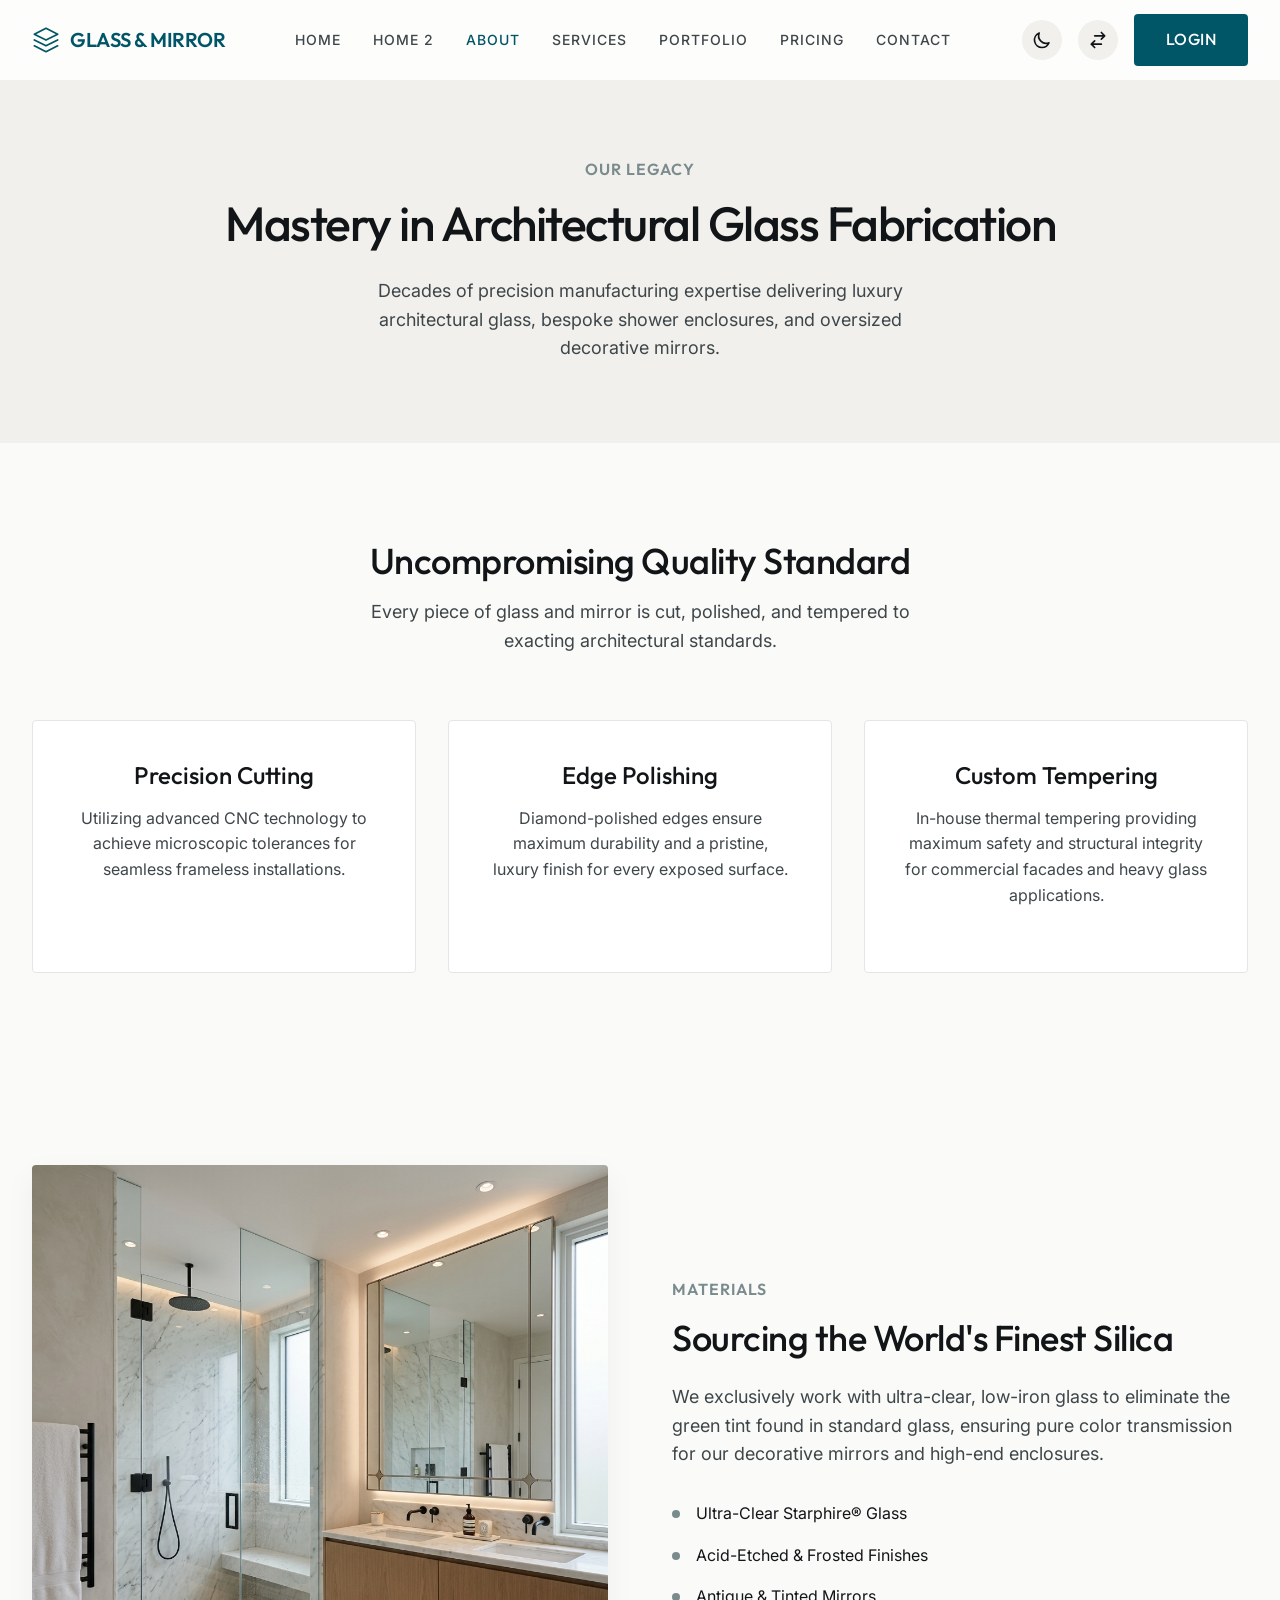
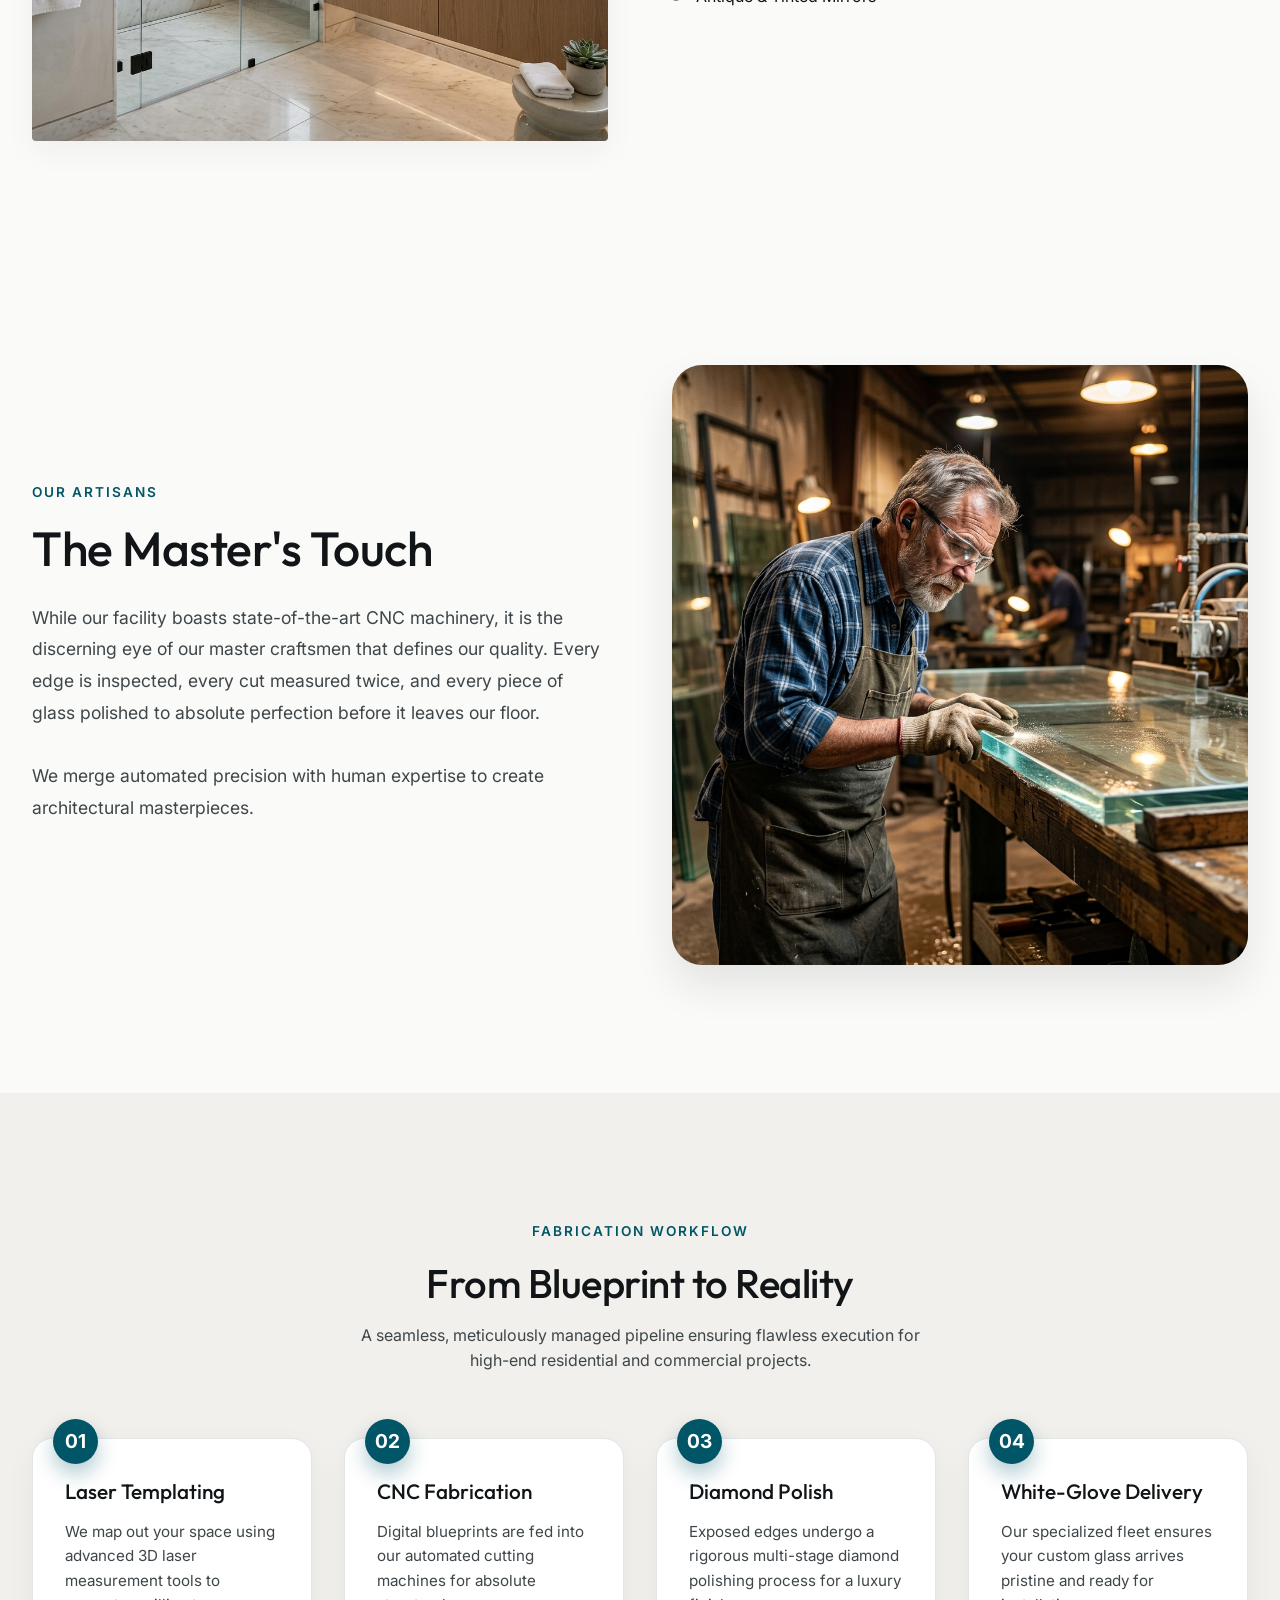
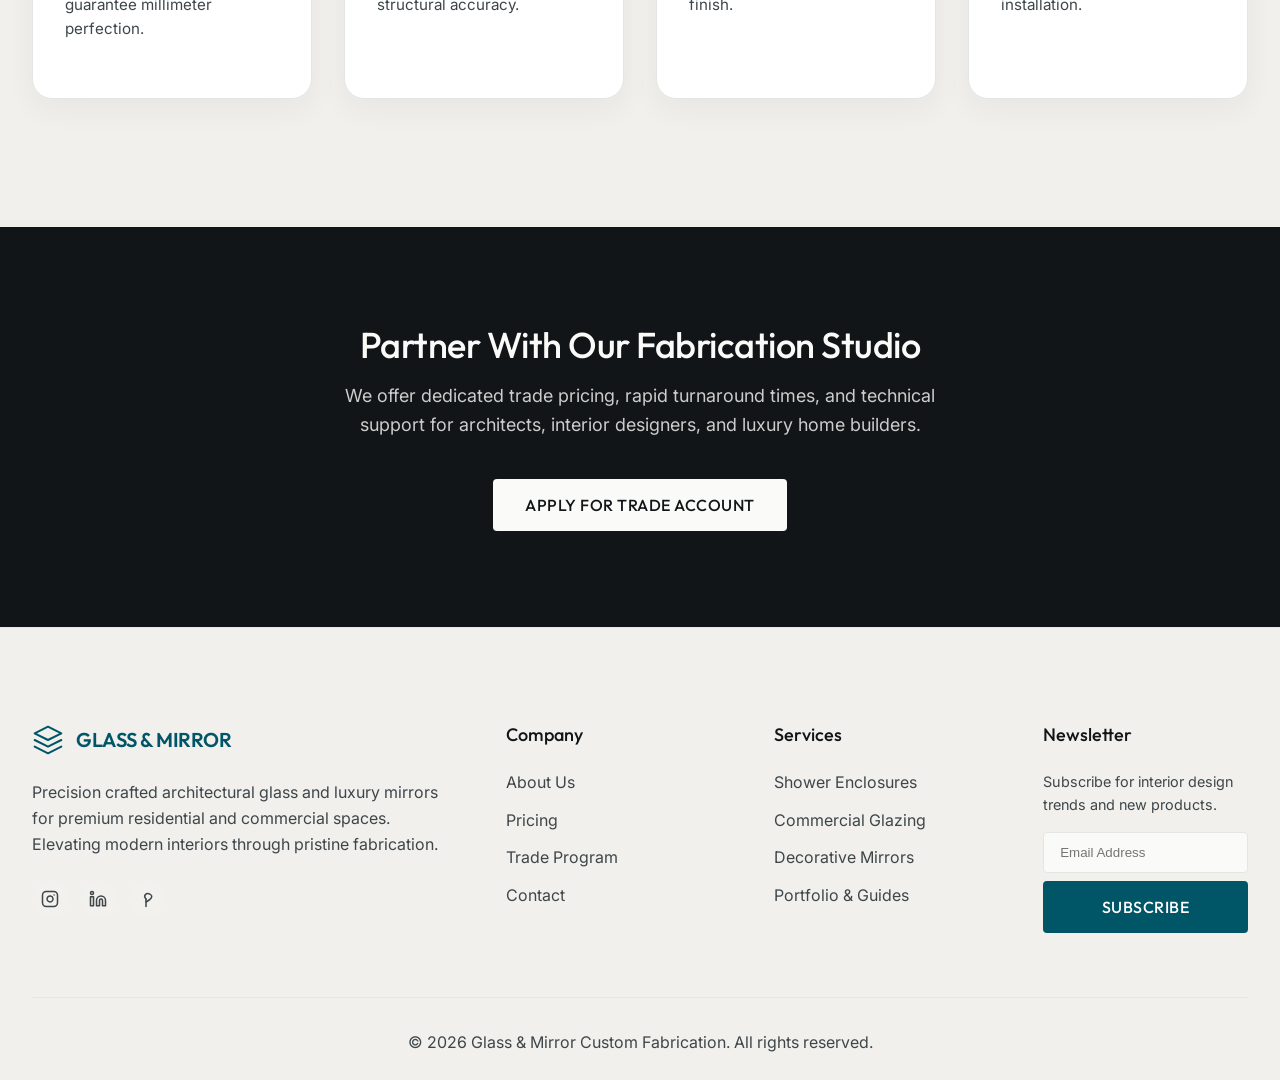
==== commit 33398640: "2nd commit" ====
--- a/about.html
+++ b/about.html
@@ -170,7 +170,7 @@
     <section class="section section-bg" style="background-color: var(--text-primary); color: var(--bg-primary);">
         <div class="container text-center reveal">
             <h2 style="color: var(--bg-primary);">Partner With Our Fabrication Studio</h2>
-            <p class="text-large" style="color: var(--text-secondary); max-width: 600px; margin: 0 auto 2.5rem;">We offer dedicated trade pricing, rapid turnaround times, and technical support for architects, interior designers, and luxury home builders.</p>
+            <p class="text-large" style="color: var(--bg-primary); opacity: 0.8; max-width: 600px; margin: 0 auto 2.5rem;">We offer dedicated trade pricing, rapid turnaround times, and technical support for architects, interior designers, and luxury home builders.</p>
             <a href="contact.html" class="btn btn-primary" style="background-color: var(--bg-primary); color: var(--text-primary);">Apply for Trade Account</a>
         </div>
     </section>
--- a/assets/css/style.css
+++ b/assets/css/style.css
@@ -249,6 +249,7 @@
     font-weight: 500;
     text-transform: uppercase;
     letter-spacing: 1px;
+    white-space: nowrap;
 }
 
 .nav-link:hover, .nav-link.active {
@@ -528,11 +529,13 @@
 
 .footer-brand {
     font-family: 'Outfit', sans-serif;
-    font-size: 1.5rem;
+    font-size: 1.25rem;
     font-weight: 600;
     color: var(--accent-premium);
     margin-bottom: 1.5rem;
     display: block;
+    letter-spacing: -0.5px;
+    text-transform: uppercase;
 }
 
 .footer p {
@@ -610,6 +613,16 @@
 @media (max-width: 1024px) {
     .grid-4 { grid-template-columns: repeat(2, 1fr); }
     .grid-3 { grid-template-columns: repeat(2, 1fr); }
+    
+    .process-step h3 {
+        min-height: 3.5rem;
+    }
+    
+    .grid-3 > *:last-child:nth-child(odd) {
+        grid-column: 1 / -1;
+        justify-self: center;
+        width: calc(50% - 1rem);
+    }
     
     .nav-links {
         display: flex;
@@ -702,6 +715,11 @@
     
     .grid-2, .grid-3, .grid-4 { 
         grid-template-columns: 1fr; 
+    }
+    
+    .grid-3 > *:last-child:nth-child(odd) {
+        grid-column: auto;
+        width: 100%;
     }
     
     .hero-buttons {
@@ -1565,35 +1583,42 @@
 .btn-text {
     display: inline-flex;
     align-items: center;
-    gap: 0.5rem;
-    color: #00B4D8;
+    justify-content: center;
+    height: 52px;
+    padding: 0 2rem;
+    border-radius: 4px;
+    font-family: 'Outfit', sans-serif;
+    font-size: 1rem;
+    font-weight: 500;
+    text-transform: uppercase;
+    letter-spacing: 0.5px;
+    cursor: pointer;
+    transition: var(--transition-smooth);
+    border: none;
+    outline: none;
+    background-color: var(--accent-premium);
+    color: #ffffff;
     text-decoration: none;
-    font-weight: 600;
-    font-size: 1.1rem;
-    position: relative;
+    width: fit-content;
 }
 
 .btn-text::after {
-    content: '';
-    position: absolute;
-    bottom: -5px;
-    left: 0;
-    width: 0;
-    height: 2px;
-    background: #00B4D8;
-    transition: width 0.3s ease;
-}
-
-.btn-text:hover::after {
-    width: 100%;
+    display: none;
+}
+
+.btn-text:hover {
+    background-color: #003642;
+    color: #ffffff;
+    transform: translateY(-2px);
+    box-shadow: 0 10px 20px rgba(0, 85, 102, 0.3);
 }
 
 .btn-text svg {
-    transition: transform 0.3s ease;
+    display: none;
 }
 
 .btn-text:hover svg {
-    transform: translateX(5px);
+    display: none;
 }
 
 /* =========================================
@@ -1887,16 +1912,34 @@
 .explore-link {
     display: inline-flex;
     align-items: center;
-    gap: 0.5rem;
-    color: #00B4D8;
-    font-weight: 600;
-    font-size: 0.9rem;
+    justify-content: center;
+    height: 52px;
+    padding: 0 2rem;
+    border-radius: 4px;
+    font-family: 'Outfit', sans-serif;
+    font-size: 1rem;
+    font-weight: 500;
     text-transform: uppercase;
-    letter-spacing: 1px;
+    letter-spacing: 0.5px;
+    cursor: pointer;
+    transition: var(--transition-smooth);
+    border: none;
+    outline: none;
+    background-color: var(--accent-premium);
+    color: #ffffff;
+    text-decoration: none;
+    width: fit-content;
+}
+
+.explore-link:hover {
+    background-color: #003642;
+    color: #ffffff;
+    transform: translateY(-2px);
+    box-shadow: 0 10px 20px rgba(0, 85, 102, 0.3);
 }
 
 .explore-link svg {
-    transition: transform 0.3s ease;
+    display: none;
 }
 
 /* Hover Effects */
@@ -1918,7 +1961,7 @@
 }
 
 .service-glass-card:hover .explore-link svg {
-    transform: translateX(5px);
+    display: none;
 }
 
 @media (max-width: 1024px) {
@@ -1958,17 +2001,17 @@
 .diagonal-grid {
     display: grid;
     grid-template-columns: 1.2fr 1fr;
-    gap: 0;
+    gap: 4rem;
     align-items: center;
 }
 
 .diagonal-image-wrapper {
     position: relative;
     height: 700px;
-    clip-path: polygon(0 0, 100% 0, 85% 100%, 0% 100%);
     box-shadow: var(--shadow-hover);
     z-index: 1;
     overflow: hidden;
+    border-radius: 24px;
 }
 
 .diagonal-image-wrapper img {
@@ -1983,8 +2026,8 @@
 }
 
 .diagonal-content {
-    padding: 4rem 4rem 4rem 0;
-    margin-left: -10%;
+    padding: 4rem;
+    margin-left: 0;
     z-index: 2;
     background: var(--glass-bg);
     backdrop-filter: blur(20px);
@@ -1992,7 +2035,6 @@
     border: 1px solid var(--border-color);
     border-radius: 24px;
     box-shadow: var(--shadow-soft);
-    padding: 4rem;
 }
 
 /* Spotlight Vanity */
@@ -2141,7 +2183,7 @@
 }
 .reveal-diagonal.active {
     opacity: 1;
-    clip-path: polygon(0 0, 100% 0, 85% 100%, 0% 100%);
+    clip-path: polygon(0 0, 100% 0, 100% 100%, 0% 100%);
 }
 
 .reveal-glow {
@@ -2414,3 +2456,27 @@
     color: var(--text-secondary);
     line-height: 1.7;
 }
+
+/* =========================================
+   SOCIAL MEDIA ICONS
+   ========================================= */
+.social-icon-box {
+    width: 45px;
+    height: 45px;
+    border-radius: 50%;
+    background: var(--bg-secondary);
+    display: flex;
+    align-items: center;
+    justify-content: center;
+    color: var(--text-primary);
+    transition: all 0.3s ease;
+    border: 1px solid var(--border-color);
+}
+
+.social-icon-box:hover {
+    background: var(--accent-primary);
+    border-color: var(--accent-primary);
+    color: #fff;
+    transform: translateY(-3px);
+    box-shadow: 0 5px 15px rgba(0, 180, 216, 0.3);
+}
--- a/assets/css/rtl.css
+++ b/assets/css/rtl.css
@@ -20,3 +20,18 @@
 html[dir="rtl"] .card-body {
     text-align: right;
 }
+
+html[dir="rtl"] .brand svg,
+html[dir="rtl"] .auth-logo svg {
+    margin-right: 0 !important;
+    margin-left: 10px !important;
+}
+
+html[dir="rtl"] .footer-brand svg {
+    margin-right: 0 !important;
+    margin-left: 12px !important;
+}
+
+html[dir="rtl"] .fixed-toggles {
+    justify-content: flex-start;
+}
